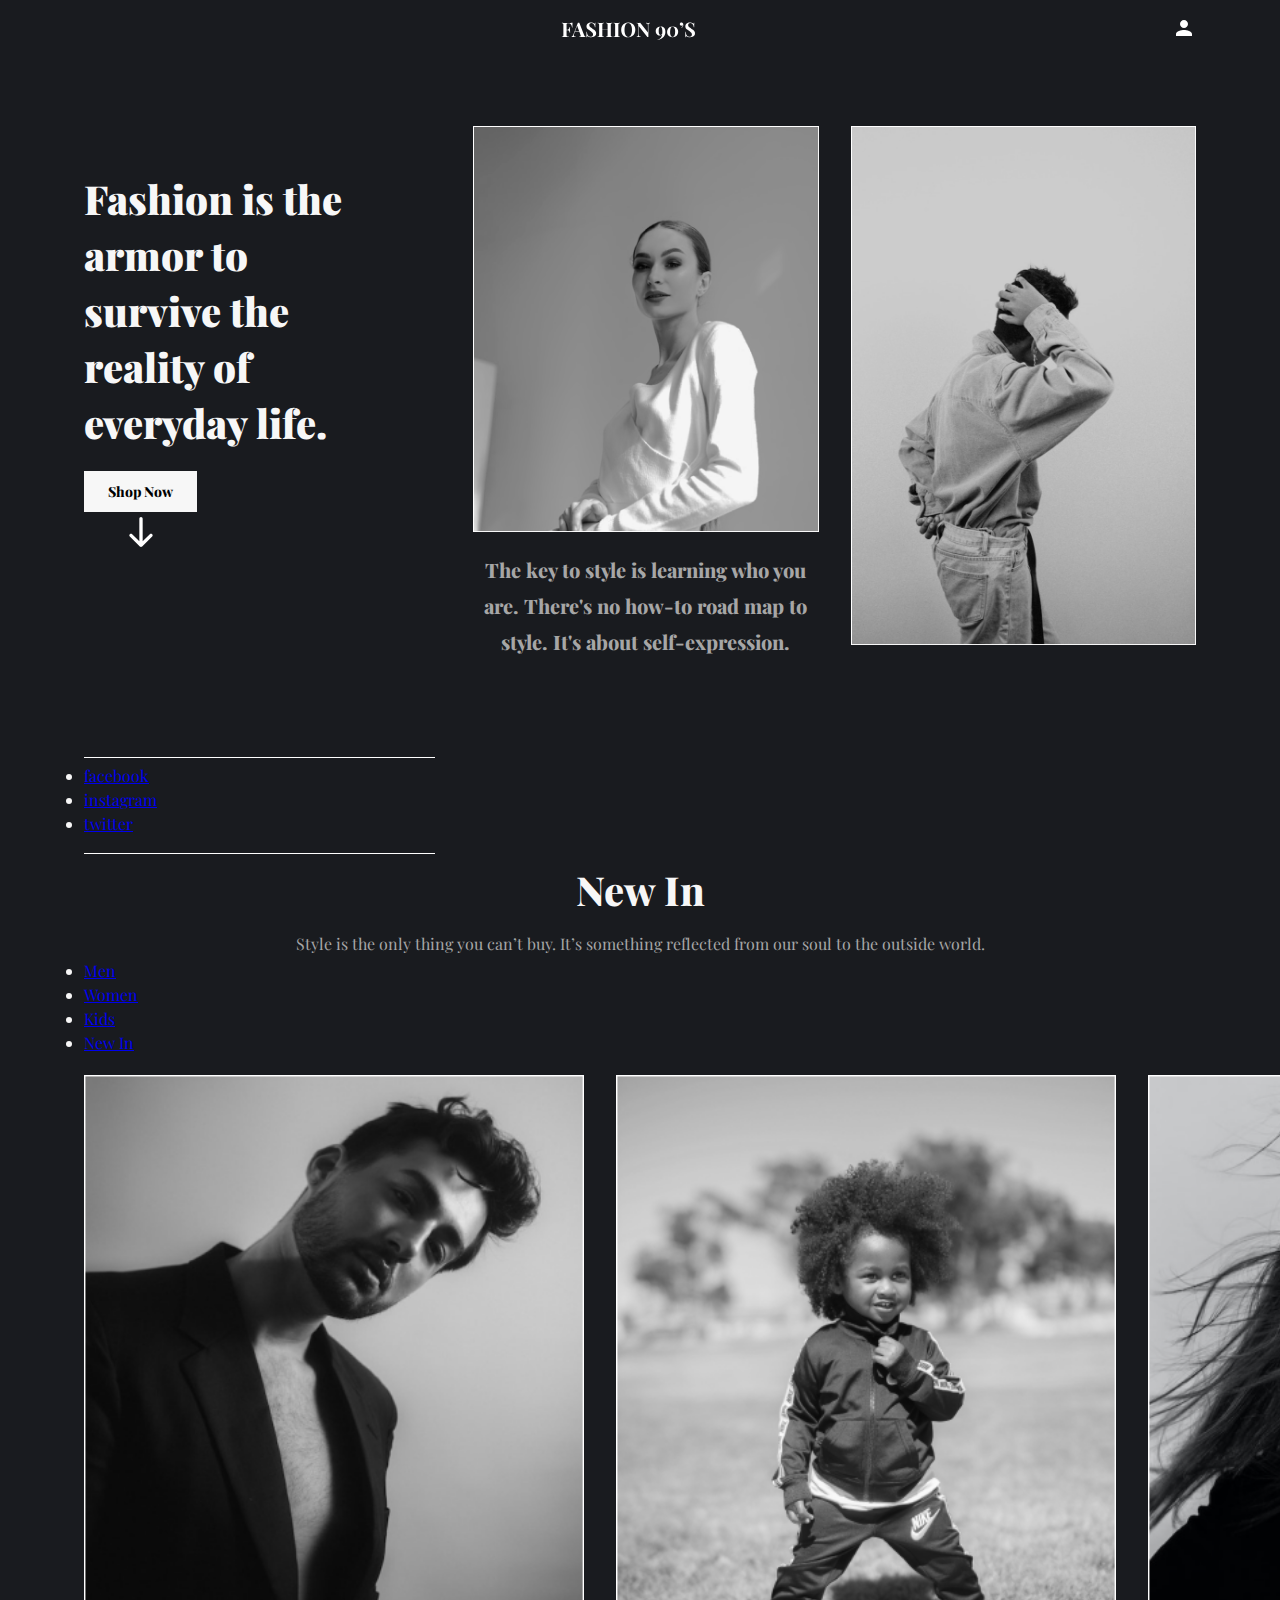
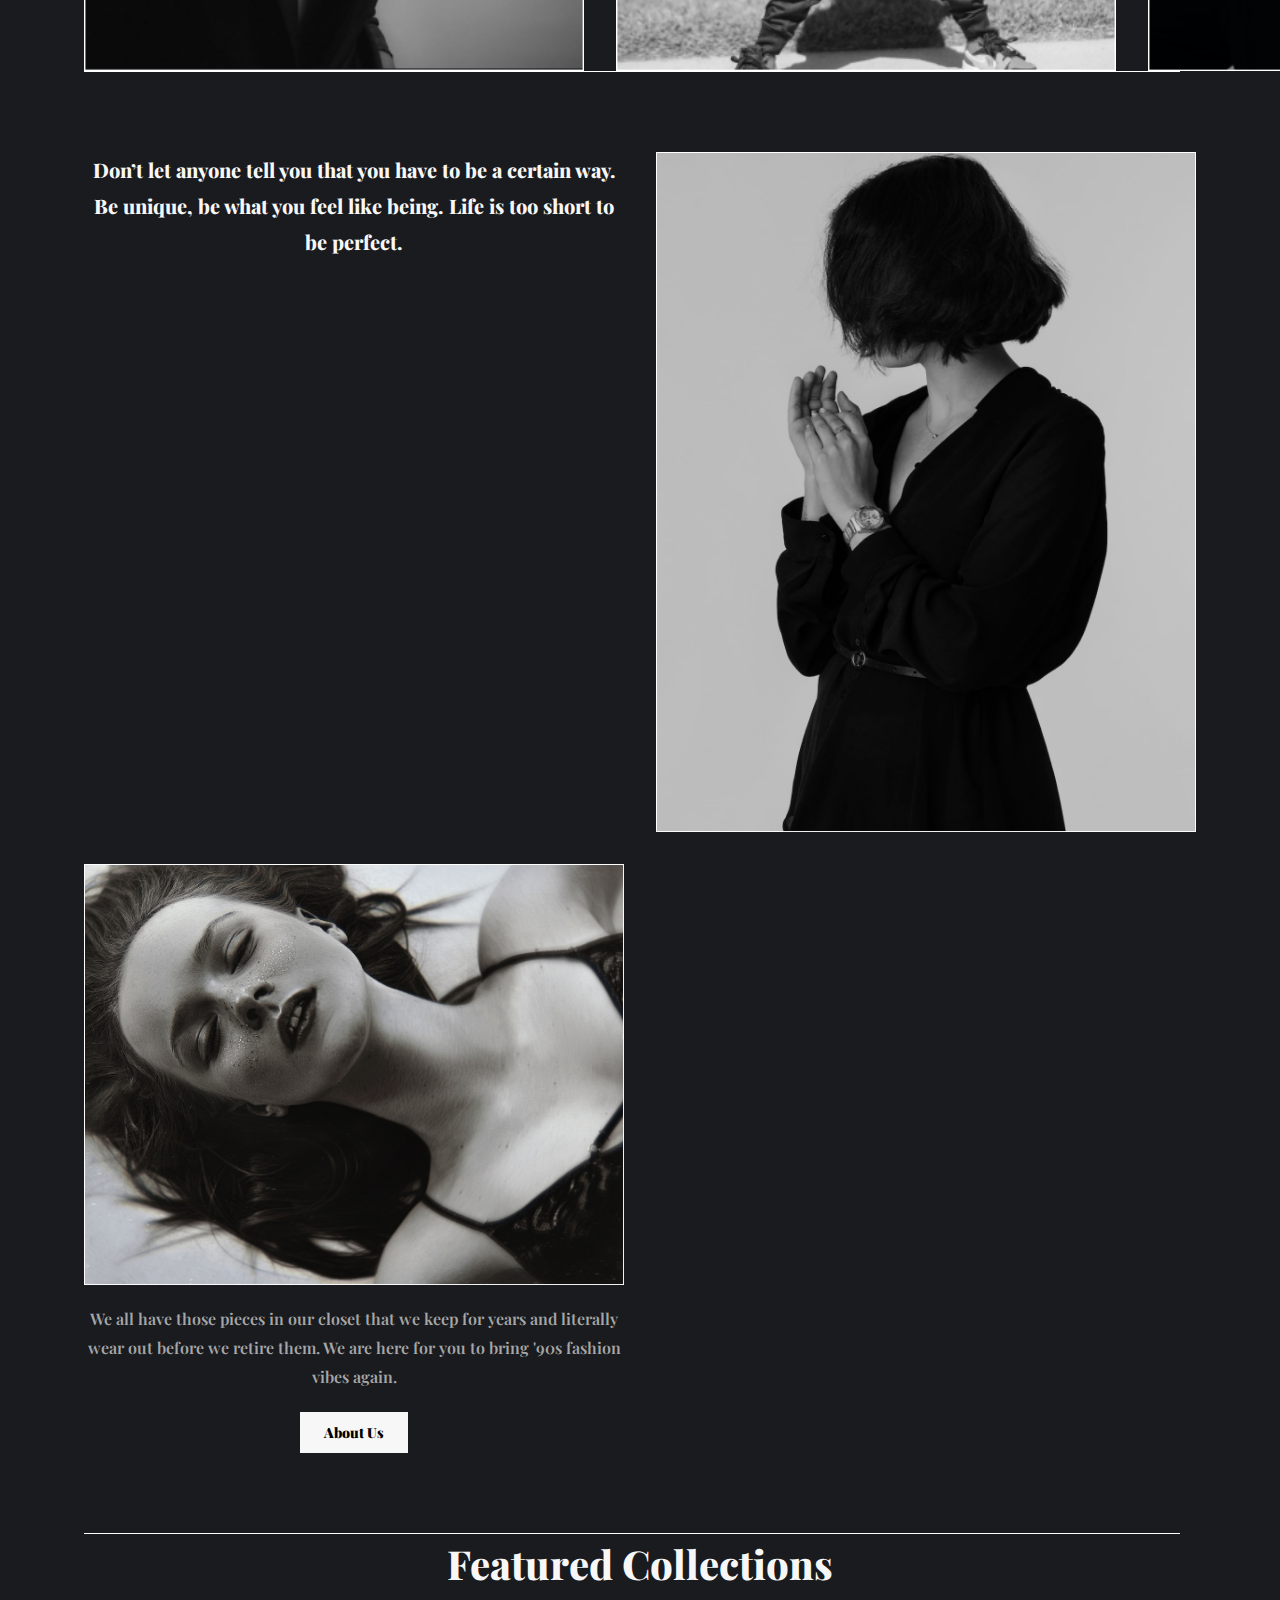
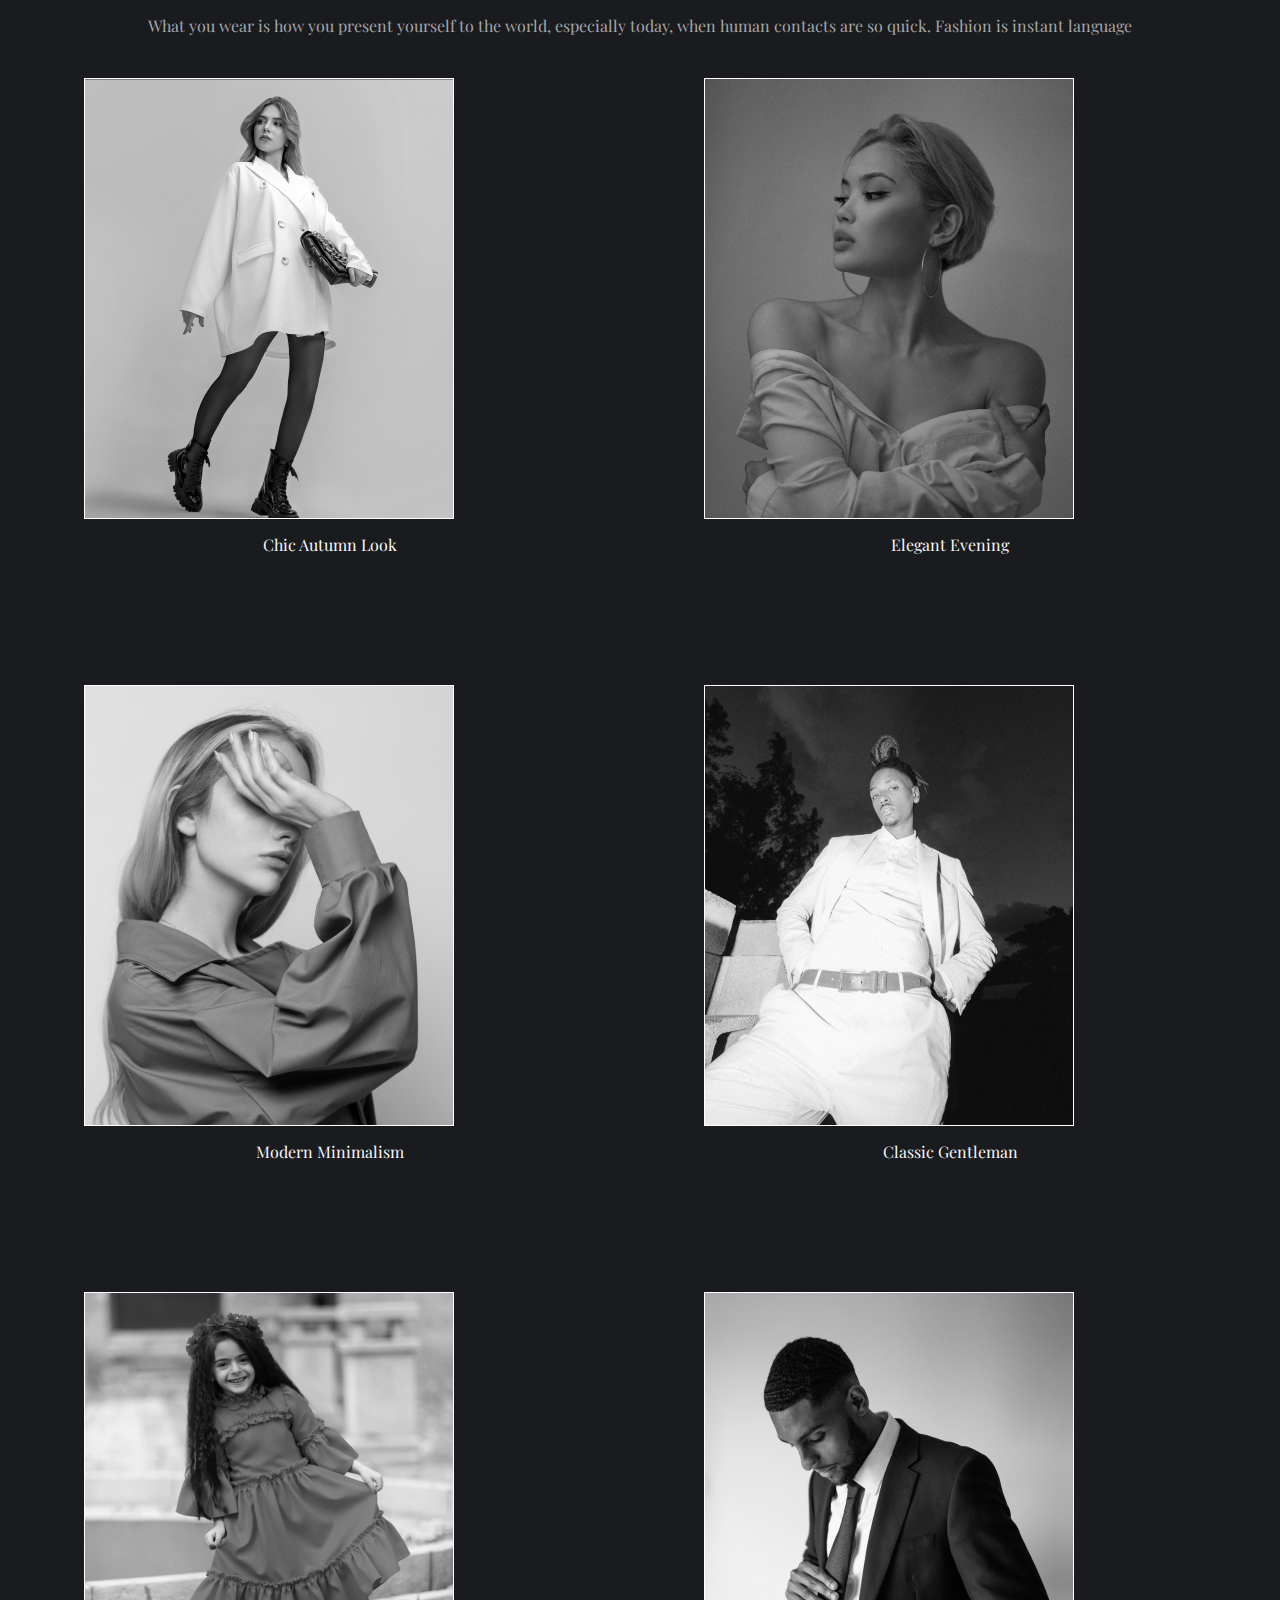
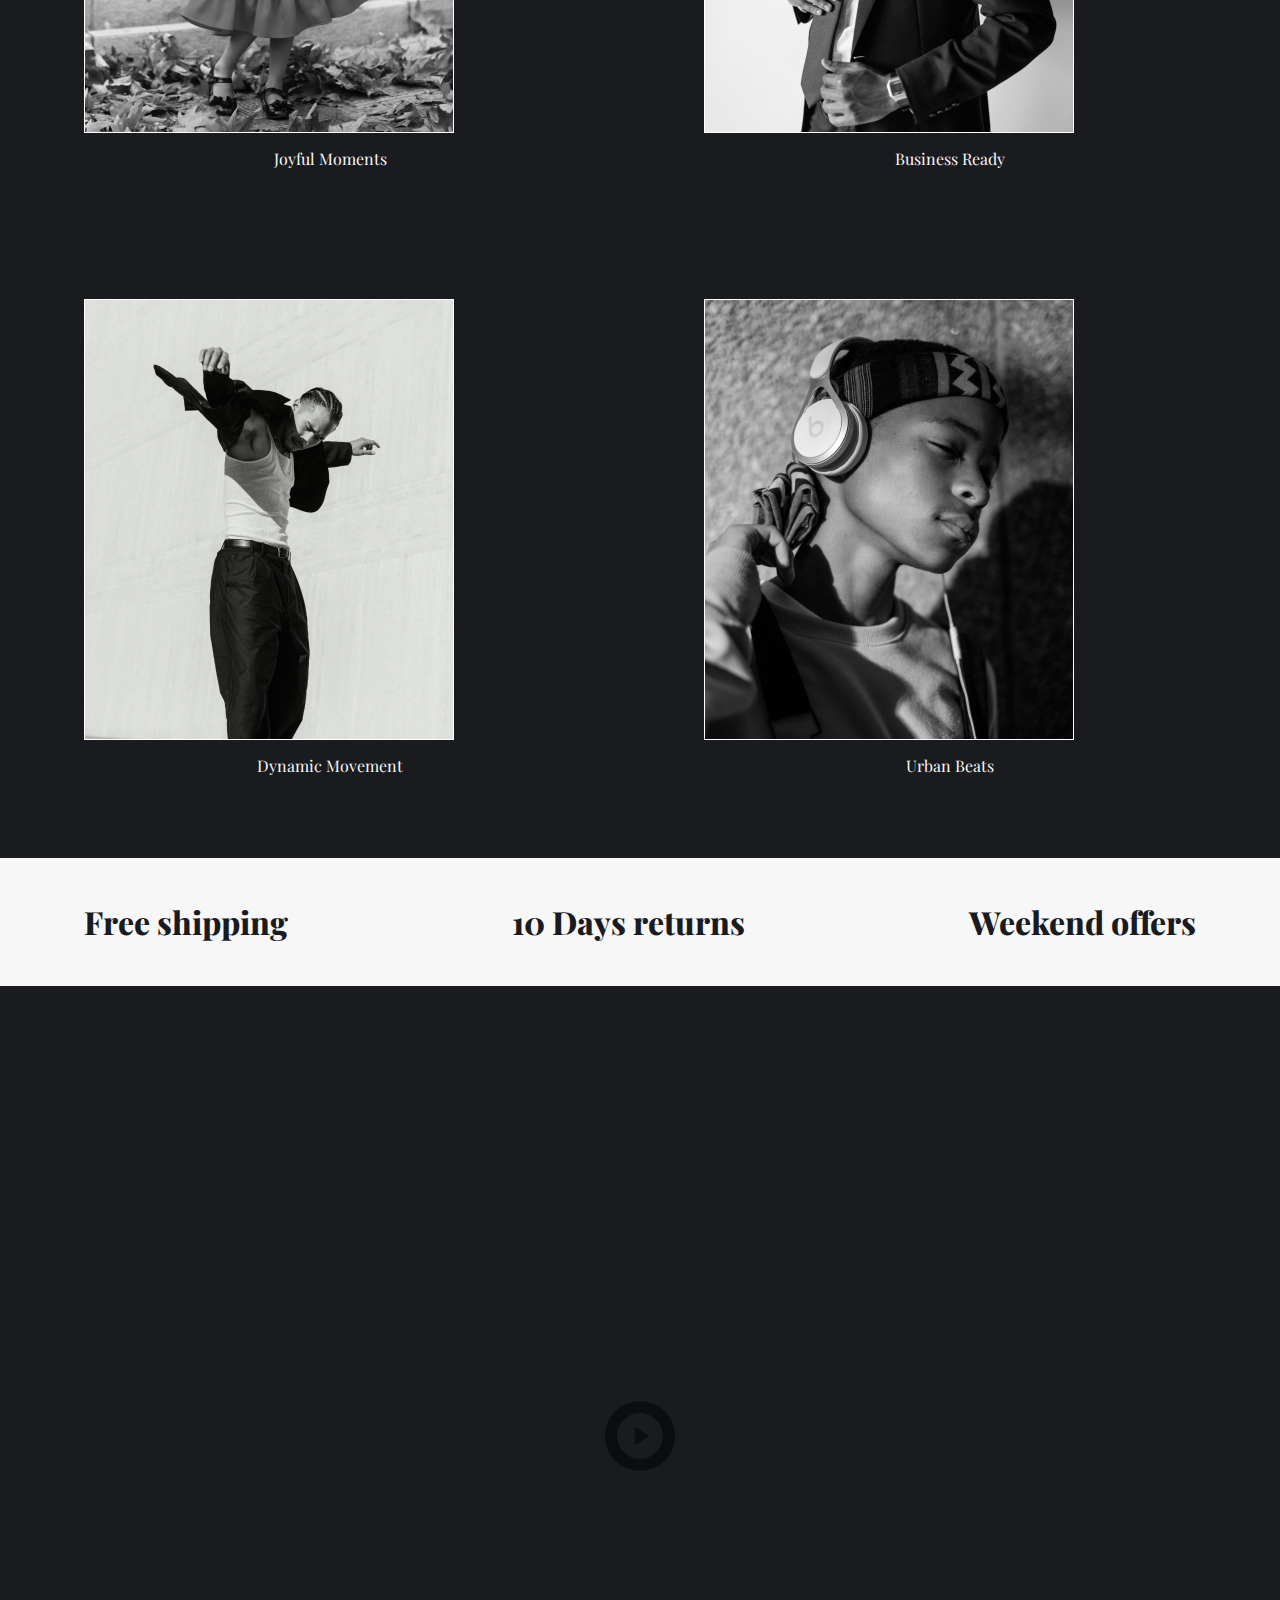
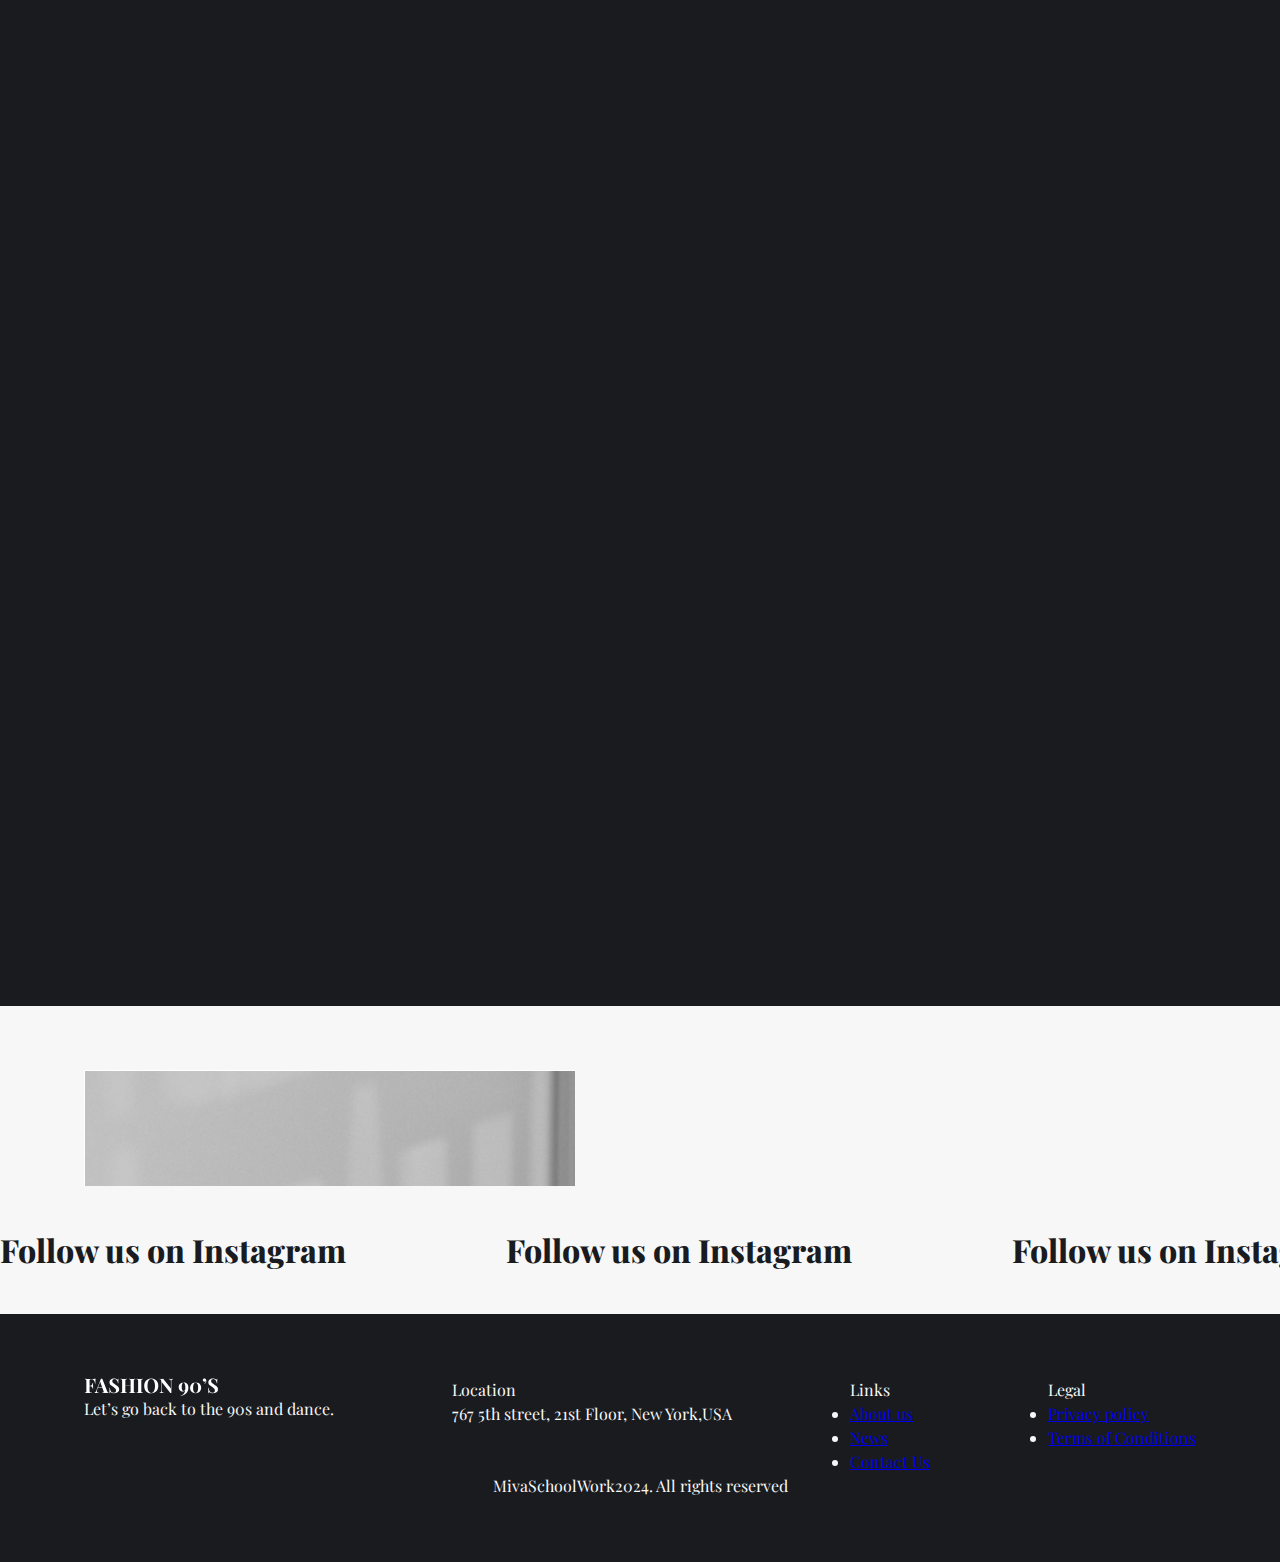
==== Miva_School_Work/index.html @ 411a0c2f "Add files via upload" ====
<!DOCTYPE html>
<html lang="en">
<head>
    <meta charset="UTF-8"/>
    <meta content="width=device-width, initial-scale=1.0" name="viewport"/>
    <link href="https://fonts.googleapis.com" rel="preconnect"/>
    <link crossorigin href="https://fonts.gstatic.com" rel="preconnect"/>
    <link href="https://fonts.googleapis.com/css2?family=Playfair+Display:ital,wght@0,400..900;1,400..900&display=swap"
          rel="stylesheet"/>
    <link href="style.css" rel="stylesheet"/>
    <title>FASHION 90'S</title>
</head>
<body>

<!--The header section starts here-->
<header class="header">
    <div class="container">
        <div class="header-section">
            <nav class="primary-nav">
                <a class="menu-open hide-desktop" href="#">
                    <svg height="1.5em" viewBox="0 0 24 24" width="1.5em"
                         xmlns="http://www.w3.org/2000/svg">
                        <path d="M3 18h18v-2H3zm0-5h18v-2H3zm0-7v2h18V6z" fill="white"/>
                    </svg>
                </a>
                <ul class="nav-links">
                    <li>
                        <a class="menu-close hide-desktop" href="#">
                            <svg height="1.5em" viewBox="0 0 24 24" width="1.5em"
                                 xmlns="http://www.w3.org/2000/svg">
                                <path d="M19 6.41L17.59 5L12 10.59L6.41 5L5 6.41L10.59 12L5 17.59L6.41 19L12 13.41L17.59 19L19 17.59L13.41 12z"
                                      fill="white"/>
                            </svg>
                        </a>
                    </li>
                    <li><a href="#">About</a></li>
                    <li><a href="#">Shop</a></li>
                    <li><a href="#">Blog</a></li>
                </ul>
            </nav>

            <a href="#"><img alt="Logo" src="assets/Logo.svg"/></a>

            <div class="header-icon-section">
                <a href="#">
                    <svg height="1.5em" viewBox="0 0 24 24" width="1.5em"
                         xmlns="http://www.w3.org/2000/svg">
                        <path d="M12 12c2.21 0 4-1.79 4-4s-1.79-4-4-4s-4 1.79-4 4s1.79 4 4 4m0 2c-2.67 0-8 1.34-8 4v2h16v-2c0-2.66-5.33-4-8-4"
                              fill="white"/>
                    </svg>
                </a>

                <a class="cart-icon" href="#">
                    <svg height="1.5em" viewBox="0 0 24 24" width="1.5em"
                         xmlns="http://www.w3.org/2000/svg">
                        <path d="M7 18c-1.1 0-1.99.9-1.99 2S5.9 22 7 22s2-.9 2-2s-.9-2-2-2M1 2v2h2l3.6 7.59l-1.35 2.45c-.16.28-.25.61-.25.96c0 1.1.9 2 2 2h12v-2H7.42c-.14 0-.25-.11-.25-.25l.03-.12l.9-1.63h7.45c.75 0 1.41-.41 1.75-1.03l3.58-6.49A1.003 1.003 0 0 0 20 4H5.21l-.94-2zm16 16c-1.1 0-1.99.9-1.99 2s.89 2 1.99 2s2-.9 2-2s-.9-2-2-2"
                              fill="white"/>
                    </svg>
                </a>
            </div>
        </div>
    </div>
</header>
<!--The header section ends here-->

<!-- The main section starts here-->
<main>
    <section class="hero-section">
        <div class="container">
            <div class="even-columns">
                <div class="left-column">
                    <h1 class="heading-text">
                        Fashion is the armor to survive the reality of everyday life.
                    </h1>

                    <div class="button-image-container">
                        <button class="cta-button">Shop Now</button>
                        <svg class="hide-mobile" fill="none" height="40" viewBox="0 0 40 40" width="40"
                             xmlns="http://www.w3.org/2000/svg">
                            <path d="M21.6667 6.66667C21.6667 5.74619 20.9205 5 20 5C19.0796 5 18.3334 5.74619 18.3334 6.66667V29.3096L11.1786 22.1548C10.5277 21.5039 9.4724 21.5039 8.82153 22.1548C8.17066 22.8057 8.17066 23.861 8.82153 24.5118L18.8215 34.5118C19.4724 35.1627 20.5277 35.1627 21.1786 34.5118L31.1786 24.5118C31.8294 23.861 31.8294 22.8057 31.1786 22.1548C30.5277 21.5039 29.4724 21.5039 28.8215 22.1548L21.6667 29.3096V6.66667Z"
                                  fill="white"/>
                        </svg>
                    </div>
                </div>

                <div class="right-column">
                    <div class="hero-container-1">
                        <img alt="image" src="assets/image-1.png"/>
                        <p class="fs-400 fw-semi-bold">
                            The key to style is learning who you are. There's no how-to
                            road map to style. It's about self-expression.
                        </p>
                    </div>

                    <div class="hide-mobile">
                        <img alt="image" src="assets/image-2.png"/>
                    </div>
                </div>
            </div>
        </div>
    </section>

    <section class="new-in-section">
        <div class="container">
            <div class="social-container hide-mobile">
                <svg fill="none" height="1" viewBox="0 0 351 1" width="351" xmlns="http://www.w3.org/2000/svg">
                    <rect fill="white" height="1" width="351"/>
                </svg>
                <ul class="social-links">
                    <li><a href="#">facebook</a></li>
                    <li><a href="#">instagram</a></li>
                    <li><a href="#">twitter</a></li>
                </ul>
                <svg fill="none" height="1" viewBox="0 0 351 1" width="351" xmlns="http://www.w3.org/2000/svg">
                    <rect fill="white" height="1" width="351"/>
                </svg>
            </div>

            <div class="new-in-container">
                <div>
                    <div class="new-in-heading">
                        <h2 class="fs-500 fw-semi-bold">New In</h2>
                        <p class="fs-200">
                            Style is the only thing you can’t buy. It’s something
                            reflected from our soul to the outside world.
                        </p>
                    </div>

                    <nav class="secondary-nav hide-mobile">
                        <ul>
                            <li><a href="#">Men</a></li>
                            <li><a href="#">Women</a></li>
                            <li><a href="#">Kids</a></li>
                            <li><a href="#">New In</a></li>
                        </ul>
                    </nav>
                </div>

                <div class="new-in-images">
                    <a class="image-container" href="#">
                        <img alt="images" src="assets/image-3.png"/>
                        <span class="hover-text">MEN</span>
                    </a>

                    <a class="image-container" href="#">
                        <img alt="images" src="assets/image-6.png"/>
                        <span class="hover-text">KIDS</span>
                    </a>

                    <a class="image-container" href="#">
                        <img alt="images" src="assets/image-5.png"/>
                        <span class="hover-text">WOMEN</span>
                    </a>
                </div>
            </div>

            <div>
                <img alt="line" src="assets/long-line.svg"/>
            </div>
        </div>
    </section>

    <section class="about-us-section">
        <div class="container">
            <div class="about-us-container">
                <div>
                    <p class="fs-400 | fw-semi-bold | mb-200 | lh-100">
                        Don’t let anyone tell you that you have to be a certain way. Be
                        unique, be what you feel like being. Life is too short to be
                        perfect.
                    </p>
                </div>

                <div>
                    <a href="#">
                        <img alt="image" src="assets/image-7.png"/>
                    </a>
                </div>

                <div>
                    <a href="#">
                        <img alt="image" class="mb-200" src="assets/image-8.png"/>
                    </a>

                    <p class="text-primary-200 | fs-200 fw-regular | lh-100 | mb-200 ">
                        We all have those pieces in our closet that we keep for years
                        and literally wear out before we retire them. We are here for
                        you to bring '90s fashion vibes again.
                    </p>
                    <button class="button">About Us</button>
                </div>
            </div>
        </div>
    </section>

    <section class="featured-section">
        <div class="container">
            <div>
                <img alt="line" class="hide-mobile" src="assets/long-line.svg"/>
            </div>

            <div class="featured-container">
                <div>
                    <h2 class="fs-500 fw-semi-bold mb-200">
                        Featured Collections
                    </h2>

                    <p class="text-primary-200">
                        What you wear is how you present yourself to the world, especially today, when human contacts
                        are so quick. Fashion is instant language
                    </p>
                </div>

                <div class="featured-image | pt-100">

                    <div class="featured-image-item">
                        <a href="#">
                            <img alt="Featured image" src="assets/women-1.png">
                            <h4>Chic Autumn Look</h4>
                        </a>
                    </div>

                    <div class="featured-image-item">
                        <a href="#">
                            <img alt="Featured image" src="assets/women-3.png">
                            <h4>Elegant Evening</h4>
                        </a>
                    </div>


                    <div class="featured-image-item">
                        <a href="#">
                            <img alt="Featured image" src="assets/women-2.png">
                            <h4>Modern Minimalism</h4>
                        </a>
                    </div>

                    <div class="featured-image-item">
                        <a href="#">
                            <img alt="Featured image" src="assets/man-2.png">
                            <h4>Classic Gentleman</h4>
                        </a>
                    </div>


                    <div class="featured-image-item">
                        <a href="#">
                            <img alt="Featured image" src="assets/kids-2.png">
                            <h4>Joyful Moments</h4>
                        </a>
                    </div>


                    <div class="featured-image-item">
                        <a href="#">
                            <img alt="Featured image" src="assets/men-1.png">
                            <h4>Business Ready</h4>
                        </a>
                    </div>

                    <div class="featured-image-item">
                        <a href="#">
                            <img alt="Featured image" src="assets/men-3.png">
                            <h4>Dynamic Movement</h4>
                        </a>
                    </div>


                    <div class="featured-image-item">
                        <a href="#">
                            <img alt="Featured image" src="assets/kids-3.png">
                            <h4>Urban Beats</h4>
                        </a>
                    </div>


                </div>
            </div>

        </div>
    </section>

    <section class="free-shipping-section">
        <div class="container">
            <div class="free-shipping-container fs-300  fw-semi-bold text-primary-300">
                <h3>
                    Free shipping
                </h3>

                <h3>
                    10 Days returns
                </h3>

                <h3>
                    Weekend offers
                </h3>
            </div>
        </div>
    </section>

    <div class="scroll-container">
        <section class="video-section">
            <div class="video-container">
                <video autoplay class="video" loop muted>
                    <source src="assets/fashion-video.mp4" type="video/mp4">
                </video>

                <button class="play-button" id="playButton">
                    <svg fill="none" height="160" viewBox="0 0 160 160" width="160" xmlns="http://www.w3.org/2000/svg">
                        <path clip-rule="evenodd"
                              d="M80 6.66553C39.4991 6.66553 6.66663 39.498 6.66663 79.9989C6.66663 120.5 39.4991 153.332 80 153.332C120.501 153.332 153.333 120.5 153.333 79.9989C153.333 39.498 120.501 6.66553 80 6.66553ZM63.9982 54.1061C63.3333 54.9943 63.3333 56.5852 63.3333 59.7671V100.229C63.3333 103.411 63.3333 105.002 63.9982 105.89C64.5777 106.664 65.4647 107.149 66.4291 107.218C67.5358 107.297 68.8741 106.436 71.5506 104.716L103.021 84.4845C105.344 82.9914 106.505 82.2449 106.906 81.2956C107.257 80.4662 107.257 79.5303 106.906 78.7008C106.505 77.7516 105.344 77.005 103.021 75.5119L71.5507 55.2808C68.8741 53.5602 67.5358 52.6999 66.4291 52.7789C65.4647 52.8478 64.5777 53.3321 63.9982 54.1061Z"
                              fill="#191B1F"
                              fill-rule="evenodd"/>
                    </svg>
                </button>
            </div>
        </section>

        <section class="contact-section">
            <div class="container">
                <div class="contact-container">

                    <div>
                        <img alt="" src="assets/image-11.png">
                    </div>

                    <div class="contact-details">
                        <h4>
                            Know about our newest arrivals.
                        </h4>

                        <h2>
                            Get in Touch
                        </h2>

                        <p>
                            Fashion is part of the daily air, and it changes all the time, with all the events. You can
                            even
                            see the approaching of a revolution in clothes. You can see and feel everything in clothes.
                        </p>

                        <form>
                            <label>
                                <input id="contactForm" placeholder="Enter your email address" type="email">
                            </label>

                            <button type="submit">
                                <svg fill="none" height="14" viewBox="0 0 18 14" width="18"
                                     xmlns="http://www.w3.org/2000/svg">
                                    <path d="M12.4137 1.25455C12.0524 0.893227 11.4666 0.893227 11.1053 1.25455C10.7439 1.61587 10.7439 2.20169 11.1053 2.56301L14.7597 6.2174L1.29182 6.2174C0.780833 6.2174 0.366598 6.63163 0.366598 7.14262C0.366597 7.6536 0.780833 8.06784 1.29182 8.06784H14.7597L11.1053 11.7222C10.7439 12.0835 10.7439 12.6694 11.1053 13.0307C11.4666 13.392 12.0524 13.392 12.4137 13.0307L17.6476 7.79685C18.0089 7.43553 18.0089 6.84971 17.6476 6.48839L12.4137 1.25455Z"
                                          fill="#191B1F"/>
                                </svg>
                            </button>
                        </form>
                    </div>
                </div>
            </div>
        </section>
    </div>

    <section class="social-section">
        <div class="carousel">
            <div class="carousel-content">
                <div class="carousel-item"><a href="#">Follow us on Instagram</a></div>
                <div class="carousel-item"><a href="#">Follow us on Instagram</a></div>
                <div class="carousel-item"><a href="#">Follow us on Instagram</a></div>
                <div class="carousel-item"><a href="#">Follow us on Instagram</a></div>
            </div>
        </div>
    </section>
</main>
<!-- The main section ends here-->

<footer class="footer-section">
    <div class="container">

        <div class="footer-container">
            <div>
                <a href="#"><img alt="Logo" src="assets/Logo.svg"/></a>
                <p>
                    Let’s go back to the 90s and dance.
                </p>
            </div>

            <div>
                <h3>
                    Location
                </h3>

                <p>
                    767 5th street,
                    21st Floor, New York,USA
                </p>
            </div>

            <div>
                <h3>Links</h3>
                <ul>
                    <li><a href="#">About us</a></li>
                    <li><a href="#">News</a></li>
                    <li><a href="#">Contact Us</a></li>
                </ul>
            </div>

            <div>
                <h3>Legal</h3>
                <ul>
                    <li><a href="#">Privacy policy</a></li>
                    <li><a href="#">Terms of Conditions</a></li>
                </ul>
            </div>
        </div>

        <div class="reserved">
            <p>
                MivaSchoolWork2024. All rights reserved
            </p>
        </div>

    </div>
</footer>

<script src="app.js"></script>

</body>
</html>
---- Miva_School_Work/style.css ----
:root {
    /*Colors reset*/
    --clr-accent-100: hsl(0, 0%, 97%);
    --clr-accent-200: hsl(0, 0%, 65%, 100%);
    --clr-primary-100: hsl(220, 11%, 11%, 100%);

    /* Font Family reset*/
    --ff-primary: "Playfair Display", serif;
    --ff-body: var(--ff-primary);
    --ff-heading: var(--ff-primary);

    /* Font weight reset*/
    --fw-regular: 600;
    --fw-semi-bold: 800;
    --fw-bold: 900;

    /* Font size reset*/
    --fs-100: 0.875rem;
    --fs-200: 1rem;
    --fs-300: 1.125rem;
    --fs-400: 1.25rem;
    --fs-500: 2.5rem;
    --fs-600: 3.5rem;
    --fs-700: 4rem;

    /* Size reset*/
    --s-50: 0.625rem;
    --s-100: 0.875rem;
    --s-200: 1rem;
    --s-300: 1.125rem;
    --s-400: 1.25rem;
    --s-500: 2.5rem;
    --s-600: 3.5rem;
    --s-700: 4rem;

    /* Mobile font size reset*/
    --fs-body: var(--fs-100);
    --fs-primary-heading: var(--fs-500);
    --fs-secondary-heading: var(--fs-400);
    --fs-nav: var(--fs-200);
    --fs-button: var(--fs-200);
}

/* Desktop font size reset*/
@media (min-width: 50em) {
    :root {
        --fs-body: var(--fs-200);
        --fs-primary-heading: var(--fs-700);
        --fs-secondary-heading: var(--fs-600);
        --fs-nav: var(--fs-100);
        --fs-button: var(--fs-200);
    }
}

/* Box sizing rules */
*,
*::before,
*::after {
    box-sizing: border-box;
}

/* Remove default margin, padding, and set font to inherit */
* {
    margin: 0;
    padding: 0;
    font: inherit;
}

/* Remove list styles on ul, ol elements with a list role, which suggests default styling will be removed */
ul[role="list"],
ol[role="list"] {
    list-style: none;
}

/* Set core root defaults */
html:focus-within {
    scroll-behavior: smooth;
}

/* Set the html and body to 100% height */
html,
body {
    height: 100%;
}

/* Set core body defaults */
body {
    text-rendering: optimizeSpeed;
    line-height: 1.5;
}

/* A elements that don't have a class get default styles */
a:not([class]) {
    text-decoration-skip-ink: auto;
}

/* Make images easier to work with */
img,
picture svg {
    max-width: 100%;
    display: block;
}

/* Remove all animations, transitions and smooth scroll for people that prefer not to see them */
@media (prefers-reduced-motion: reduce) {
    html:focus-within {
        scroll-behavior: auto;
    }

    *,
    *::before,
    *::after {
        animation-duration: 0.01ms !important;
        animation-iteration-count: 1 !important;
        transition-duration: 0.01ms !important;
        scroll-behavior: auto !important;
    }
}

/* Utility classes */
.container {
    --max-width: 1112px;
    --padding: 1rem;

    width: min(var(--max-width), 100% - (var(--padding) * 2));
    margin-inline: auto;
}

header {
    padding-top: var(--s-200);
}

.hide-mobile {
    display: none;
}

.header-section {
    display: flex;
    justify-content: space-between;
    align-items: center;
}

.nav-links {
    background: var(--clr-primary-100);
    list-style: none;
    position: fixed;
    z-index: 999;
    top: 0;
    left: 0;
    height: 100vh;
    margin: 0;
    width: 100%;
    padding-left: var(--s-200);
    transform: translateX(-100%);
    transition: transform 0.5s ease-in-out;

    li {
        margin: 2em 0;

        &:nth-of-type(1) {
            margin-bottom: 1em;
        }

        a {
            color: var(--clr-accent-100);
            text-decoration: none;
            font-weight: var(--fw-bold);
        }
    }
}

.open {
    transform: translateX(0);
}

.cart-icon {
    display: none;
}

.header-icon-section {
    display: flex;
    align-items: center;
    gap: var(--s-200);
}

.hero-section {
    padding-block: 5rem;
}

.left-column {
    display: flex;
    flex-direction: column;
    align-items: flex-start; /* Ensure children align to the left */
}

.heading-text {
    width: 95%;
    font-weight: var(--fw-semi-bold);
    font-size: 3rem;
    line-height: 1.3;
    margin-bottom: var(--s-400);
}

.button-image-container {
    display: flex;
    flex-direction: column;
    align-items: center;
    padding-bottom: var(--s-700);
}

.cta-button {
    padding: 0.625rem 1.5rem;
    font-size: var(--fs-100);
    font-weight: var(--fw-semi-bold);
    border: none;
    cursor: pointer;
    background-color: var(--clr-accent-100);
}

.button-image-container svg {
    align-self: center;
}

.hero-container-1 {
    display: flex;
    flex-direction: column;
    align-items: center;
    text-align: center;
    line-height: 1.8;
    justify-content: center;

    img {
        max-width: 100%;
        height: auto;
        width: 500px;
        margin-bottom: var(--s-400);
    }

    p {
        color: var(--clr-accent-200);
    }
}

.new-in-heading {
    display: flex;
    flex-direction: column;
    align-items: center;
    justify-content: center;
    text-align: center;
}

.new-in-heading p {
    color: var(--clr-accent-200);
    width: 80%;
    line-height: 1.8;
    margin-top: var(--s-50);
}

.new-in-images {
    display: flex;
    flex-direction: column;
    align-items: center;
    margin-top: var(--s-400);
    gap: 1rem;

    img {
        display: block;
        max-width: 100%;
        height: auto;
        width: 100%;
    }
}

.image-container {
    position: relative;
    width: 500px; /* Adjust the width as needed */
    max-width: 100%;
}

.hover-text {
    position: absolute;
    top: 50%;
    left: 50%;
    transform: translate(-50%, -50%);
    color: var(--clr-accent-100);
    background-color: rgba(0, 0, 0, 0.5);
    padding: 0.5rem 1.2rem;
    border-radius: 0.5rem;
}

.about-us-section {
    padding-block: 5rem;
}

.about-us-container {
    display: grid;
    grid-auto-columns: auto;
    margin-inline: auto;
    gap: 1rem;
    text-align: center;
}

.button {
    padding: 0.625rem 1.5rem;
    font-size: var(--fs-100);
    font-weight: var(--fw-bold);
    border: none;
    cursor: pointer;
    background-color: var(--clr-accent-100);
}

.featured-section {
    padding-bottom: 5rem;
}

.featured-container {
    text-align: center;
}

.featured-image {
    display: grid;
    grid-template-columns: repeat(2, 1fr);
    gap: 1.5rem;
}

.featured-image-item {
    text-align: center;
}

.featured-image-item a {
    text-decoration: none;
    color: var(--clr-accent-100);

    h4 {
        margin-top: 0.875rem;
    }
}

.free-shipping-section {
    position: relative;
    z-index: 3;
    background-color: var(--clr-accent-100);
    padding-block: 2rem;
}

.free-shipping-container {
    display: flex;
    justify-content: space-between;
    align-items: center;
}

.scroll-container {
    position: relative;
    overflow: hidden;
    height: 200vh;
}

.video-section {
    position: sticky;
    top: 0;
    height: 100vh;
    z-index: 1;
    overflow: hidden;
}

.video-container {
    height: 100%;
}

.video {
    width: 100%;
    height: 100%;
    object-fit: cover;
}

.play-button {
    display: flex;
    background-color: rgba(0, 0, 0, 0.5);
    position: absolute;
    border: none;
    border-radius: 100vmax;
    padding: 1rem;
    cursor: pointer;
    transition: background-color 0.3s;
    z-index: 2;

    svg {
        width: 50px;
        height: auto;
    }
}

.play-button:hover {
    background-color: rgba(0, 0, 0, 0.7);
}

.contact-section {
    position: relative;
    z-index: 2;
    background-color: var(--clr-accent-100);
    padding-top: 5rem;
    margin-top: 80vh;
    min-height: 100vh;
}


/* Media Queries for Desktop */
@media (min-width: 50em) {

    .hide-desktop {
        display: none;
    }

    .hide-mobile {
        display: block;
    }

    .heading-text {
        font-size: var(--fs-500);
        width: 70%;
        line-height: 1.4;
        font-weight: var(--fw-bold);
    }

    .even-columns {
        display: grid;
        grid-auto-flow: column;
        grid-auto-columns: 35% 1fr;
        align-items: center;
    }

    .right-column {
        display: grid;
        grid-auto-flow: column;
        grid-template-columns: repeat(2, 1fr);
        gap: 2rem;
    }

    .header-section {
        display: flex;
        justify-content: space-between;
        align-items: center;
    }

    .new-in-images {
        display: grid;
        grid-template-columns: repeat(3, 1fr);
        gap: 2rem;
    }

    .about-us-container {
        display: grid;
        grid-template-columns: repeat(2, 1fr);
        gap: 2rem;
    }

    .featured-image {
        display: grid;
        grid-template-columns: repeat(2, 1fr);
        align-items: center;
        gap: 8rem;
    }

    .free-shipping-container {
        display: flex;
        justify-content: space-between;
        font-size: 2rem;
    }

    .free-shipping-container h3 {
        font-size: 2rem;
    }

    .video-container {
        position: relative;
        display: flex;
        justify-content: center;
        align-items: center;
    }

    .video {
        max-width: 100%;
    }

    .play-button {
        position: absolute;
        background-color: rgba(0, 0, 0, 0.5);
        border: none;
        border-radius: 50%;
        padding: 10px;
        cursor: pointer;
        transition: background-color 0.3s;
    }

    .play-button:hover {
        background-color: rgba(0, 0, 0, 0.7);
    }

    .contact-section,
    .free-shipping-section {
        padding-block: var(--s-700);
    }

    .contact-container {
        display: grid;
        grid-template-columns: repeat(2, 1fr);
        align-items: center;
        gap: 8rem;
    }

    .contact-details form {
        display: flex;
        align-items: center;
        margin-top: var(--s-500);
        gap: 8rem;
    }

    .contact-details input[type="email"] {
        padding-bottom: var(--s-50);
        border: none;
        width: 180%;
        border-bottom: 1px solid var(--clr-accent-100);
        background: none;
        color: white;
        font-size: var(--fs-100);
    }

    #contactForm::placeholder {
        color: var(--clr-accent-100);
        font-size: var(--fs-100);
    }

    input:focus {
        outline: none;
    }

    .contact-details button {
        padding: 10px;
        margin-bottom: var(--s-600);
        border: none;
        border-radius: 5px;
        background-color: var(--clr-accent-100);
        color: #fff;
        cursor: pointer;
        display: flex;
        align-items: center;
        justify-content: center;
    }

    .social-section,
    .free-shipping-section {
        background-color: var(--clr-accent-100);
        padding-block: var(--s-500);
    }

    .carousel {
        overflow: hidden;
        white-space: nowrap;
        position: relative;
        width: 100%;
    }

    .carousel-content {
        display: flex;
        animation: slide 10s linear infinite;
    }

    .carousel-item {
        flex: 0 0 auto; /* Prevent flex items from shrinking or growing */
        padding-right: 10rem; /* Space between items */
    }

    .carousel a {
        text-decoration: none;
        font-size: 2rem;
        color: var(--clr-primary-100);
        font-weight: var(--fw-semi-bold);
    }

    @keyframes slide {
        0% {
            transform: translateX(0%);
        }
        100% {
            transform: translateX(-50%);
        }
    }

    .footer-section {
        padding-block: var(--s-700);
    }

    .footer-container {
        display: flex;
        justify-content: space-between;
    }

    .reserved {
        display: flex;
        align-items: center;
        justify-content: center;
    }


    .hover-text {
        position: absolute;
        top: 50%;
        left: 50%;
        transform: translate(-50%, -50%);
        color: var(--clr-accent-100);
        background-color: rgba(0, 0, 0, 0.5);
        padding: 0.5rem 1.2rem;
        border-radius: 0.5rem;
        opacity: 0;
        transition: opacity 0.3s ease;
    }

    .image-container:hover .hover-text {
        opacity: 1;
    }

}


/* Colors */
.text-primary-100 {
    color: var(--clr-accent-100);
}

.text-primary-200 {
    color: var(--clr-accent-200);
}

.text-primary-300 {
    color: var(--clr-primary-100);
}

/* Background-color  */
.bg-primary-100 {
    background-color: var(--clr-primary-100);
}

.bg-primary-200 {
    background-color: var(--clr-accent-100);
}

/* Font weight */
.fw-regular {
    font-weight: var(--fw-regular);
}

.fw-semi-bold {
    font-weight: var(--fw-semi-bold);
}

.fw-bold {
    font-weight: var(--fw-bold);
}

/* Font size */
.fs-primary-heading {
    font-size: var(--fs-500);
}

.fs-secondary-heading {
    font-size: var(--fs-600);
}

.fs-100 {
    font-size: var(--fs-100);
}

.fs-200 {
    font-size: var(--fs-200);
}

.fs-300 {
    font-size: var(--fs-300);
}

.fs-400 {
    font-size: var(--fs-400);
}

.fs-500 {
    font-size: var(--fs-500);
}

.fs-600 {
    font-size: var(--fs-600);
}

.fs-700 {
    font-size: var(--fs-700);
}

.mb-100 {
    margin-bottom: var(--s-200);
}

.mb-200 {
    margin-bottom: var(--s-400);
}

.mt-100 {
    margin-bottom: var(--s-200);
}

.mt-200 {
    margin-bottom: var(--s-400);
}

.pt-100 {
    padding-top: var(--s-500);
}

.lh-100 {
    line-height: 1.8;
}

/* General style */
body {
    background: var(--clr-primary-100);
    font-family: var(--ff-body), serif;
    color: var(--clr-accent-100);
}


/* Menu
<svg xmlns="http://www.w3.org/2000/svg" width="1em" height="1em"
viewBox="0 0 24 24"><path fill="white" d="M3 18h18v-2H3zm0-5h18v-2H3zm0-7v2h18V6z"/>
</svg>
 */

/* Close
<svg xmlns="http://www.w3.org/2000/svg" width="1em" height="1em"
viewBox="0 0 24 24"><path fill="white" d="M19 6.41L17.59 5L12 10.59L6.41 5L5 6.41L10.59 12L5 17.59L6.41 19L12 13.41L17.59 19L19 17.59L13.41 12z"/>
</svg>
*/

/* Profile
<svg xmlns="http://www.w3.org/2000/svg" width="1em" height="1em"
viewBox="0 0 24 24"><path fill="white" d="M12 12c2.21 0 4-1.79 4-4s-1.79-4-4-4s-4 1.79-4 4s1.79 4 4 4m0 2c-2.67 0-8 1.34-8 4v2h16v-2c0-2.66-5.33-4-8-4"/>
</svg>
 */

/* Cart
<svg xmlns="http://www.w3.org/2000/svg" width="1em" height="1em"
viewBox="0 0 24 24"><path fill="white" d="M7 18c-1.1 0-1.99.9-1.99 2S5.9 22 7 22s2-.9 2-2s-.9-2-2-2M1 2v2h2l3.6 7.59l-1.35 2.45c-.16.28-.25.61-.25.96c0 1.1.9 2 2 2h12v-2H7.42c-.14 0-.25-.11-.25-.25l.03-.12l.9-1.63h7.45c.75 0 1.41-.41 1.75-1.03l3.58-6.49A1.003 1.003 0 0 0 20 4H5.21l-.94-2zm16 16c-1.1 0-1.99.9-1.99 2s.89 2 1.99 2s2-.9 2-2s-.9-2-2-2"/>
</svg>
 */

/* Arrow
<svg width="40" height="40" viewBox="0 0 40 40" fill="none" xmlns="http://www.w3.org/2000/svg">
<path d="M21.6667 6.66667C21.6667 5.74619 20.9205 5 20 5C19.0796 5 18.3334 5.74619 18.3334 6.66667V29.3096L11.1786 22.1548C10.5277 21.5039 9.4724 21.5039 8.82153 22.1548C8.17066 22.8057 8.17066 23.861 8.82153 24.5118L18.8215 34.5118C19.4724 35.1627 20.5277 35.1627 21.1786 34.5118L31.1786 24.5118C31.8294 23.861 31.8294 22.8057 31.1786 22.1548C30.5277 21.5039 29.4724 21.5039 28.8215 22.1548L21.6667 29.3096V6.66667Z"
fill="white"/></svg>
*/

/* Arrow black
<svg width="18" height="13" viewBox="0 0 18 13" fill="none" xmlns="http://www.w3.org/2000/svg">
<path d="M12.4137 0.754548C12.0524 0.393227 11.4666 0.393227 11.1053 0.754548C10.7439 1.11587 10.7439 1.70169 11.1053 2.06301L14.7597 5.7174L1.29182 5.7174C0.780833 5.7174 0.366598 6.13163 0.366598 6.64262C0.366597 7.1536 0.780833 7.56784 1.29182 7.56784H14.7597L11.1053 11.2222C10.7439 11.5835 10.7439 12.1694 11.1053 12.5307C11.4666 12.892 12.0524 12.892 12.4137 12.5307L17.6476 7.29685C18.0089 6.93553 18.0089 6.34971 17.6476 5.98839L12.4137 0.754548Z"
fill="#191B1F"/></svg>
 */

/* Play Button
<svg width="148" height="148" viewBox="0 0 148 148" fill="none" xmlns="http://www.w3.org/2000/svg">
<path fill-rule="evenodd" clip-rule="evenodd" d="M74 0.665527C33.4991 0.665527 0.666626 33.498 0.666626 73.9989C0.666626 114.5 33.4991 147.332 74 147.332C114.501 147.332 147.333 114.5 147.333 73.9989C147.333 33.498 114.501 0.665527 74 0.665527ZM57.9982 48.1061C57.3333 48.9943 57.3333 50.5852 57.3333 53.7671V94.2293C57.3333 97.4112 57.3333 99.0022 57.9982 99.8904C58.5777 100.664 59.4647 101.149 60.4291 101.218C61.5358 101.297 62.8741 100.436 65.5506 98.7157L97.0213 78.4845C99.3439 76.9914 100.505 76.2449 100.906 75.2956C101.257 74.4662 101.257 73.5303 100.906 72.7008C100.505 71.7516 99.3439 71.005 97.0213 69.5119L65.5507 49.2808C62.8741 47.5602 61.5358 46.6999 60.4291 46.7789C59.4647 46.8478 58.5777 47.3321 57.9982 48.1061Z" fil
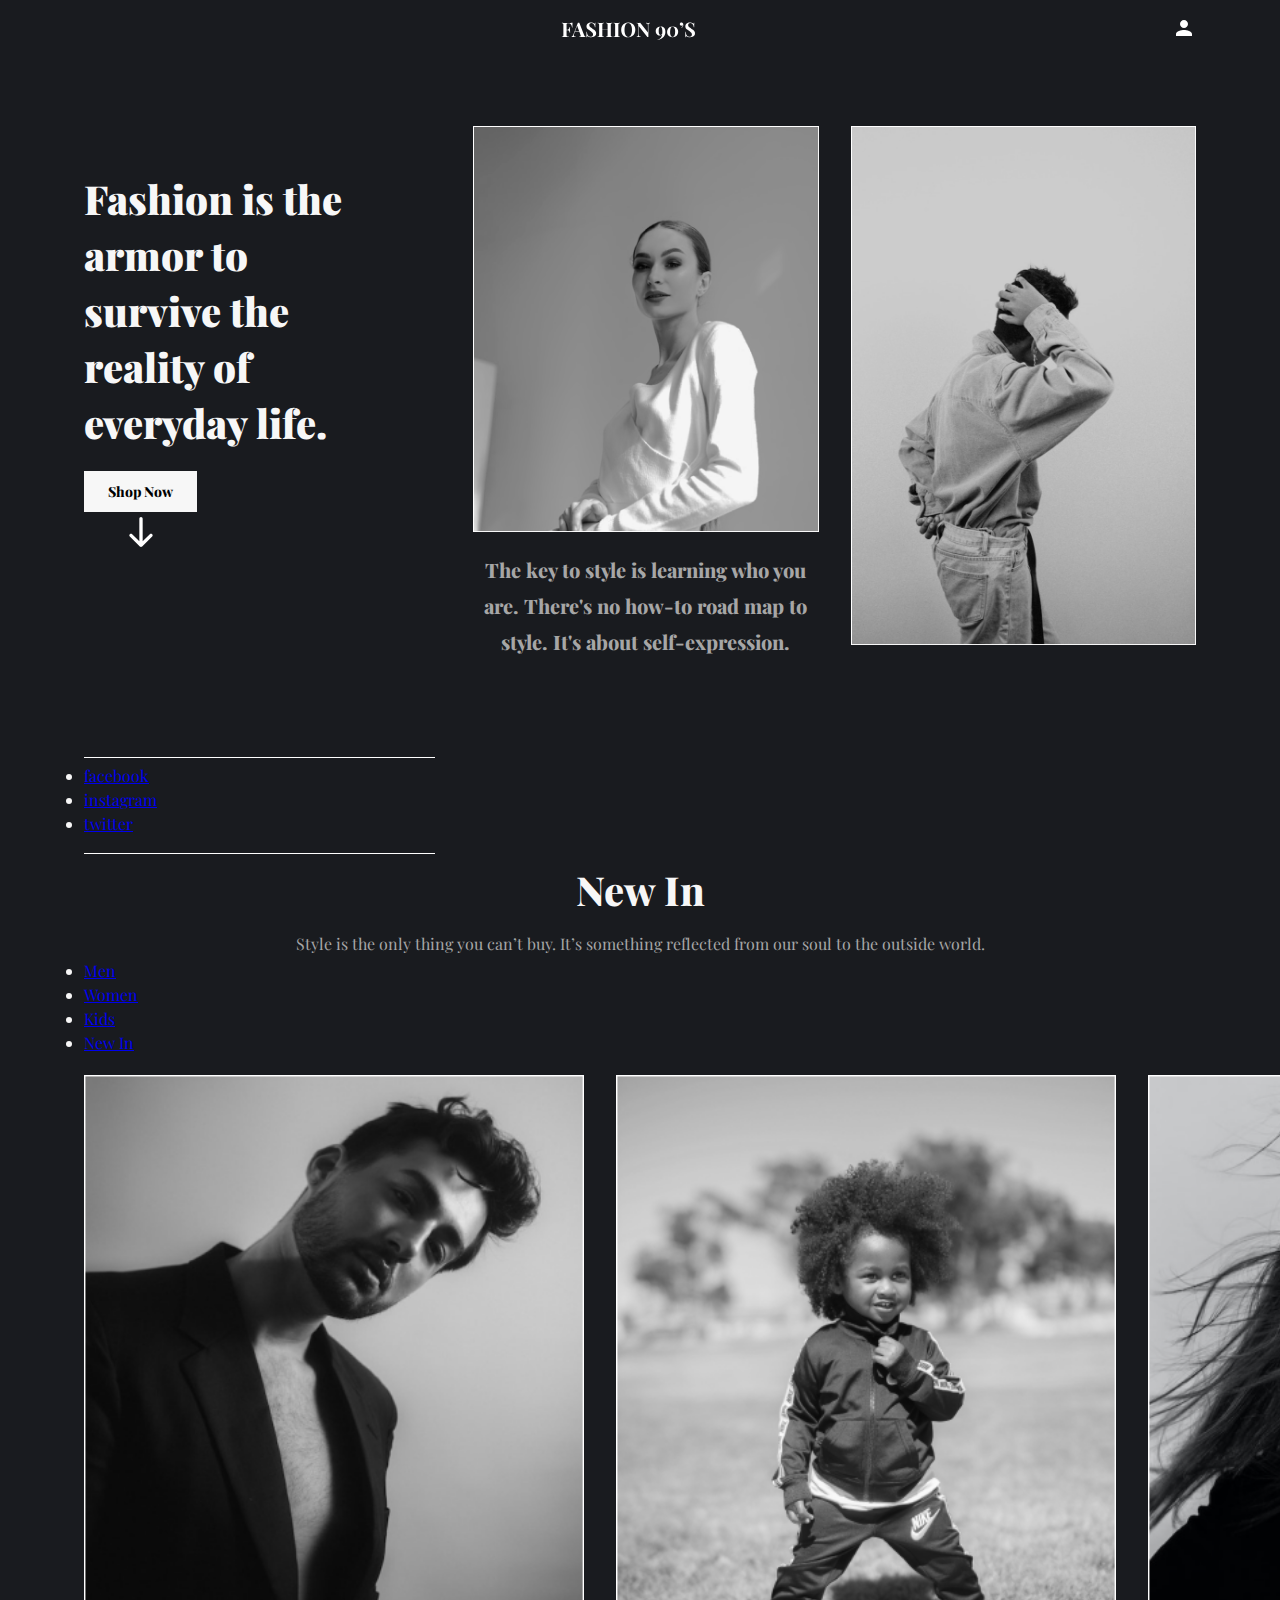
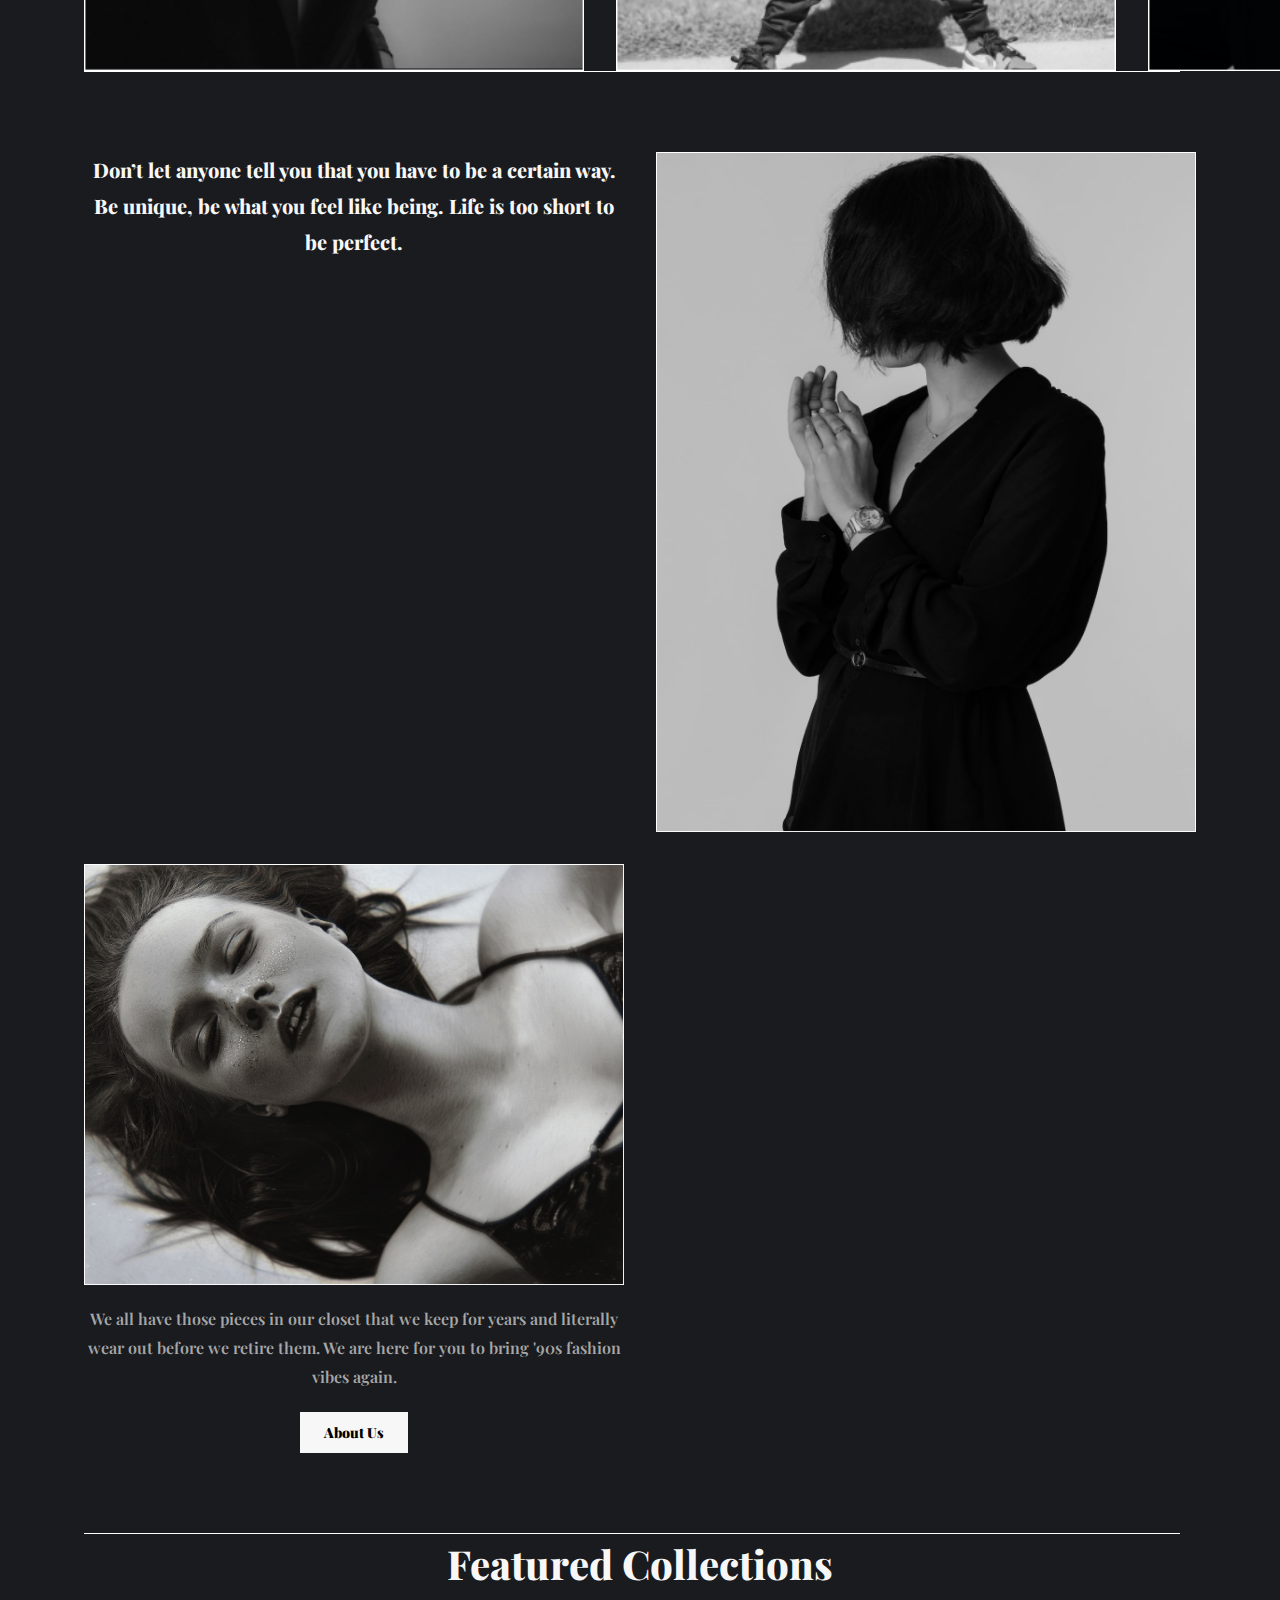
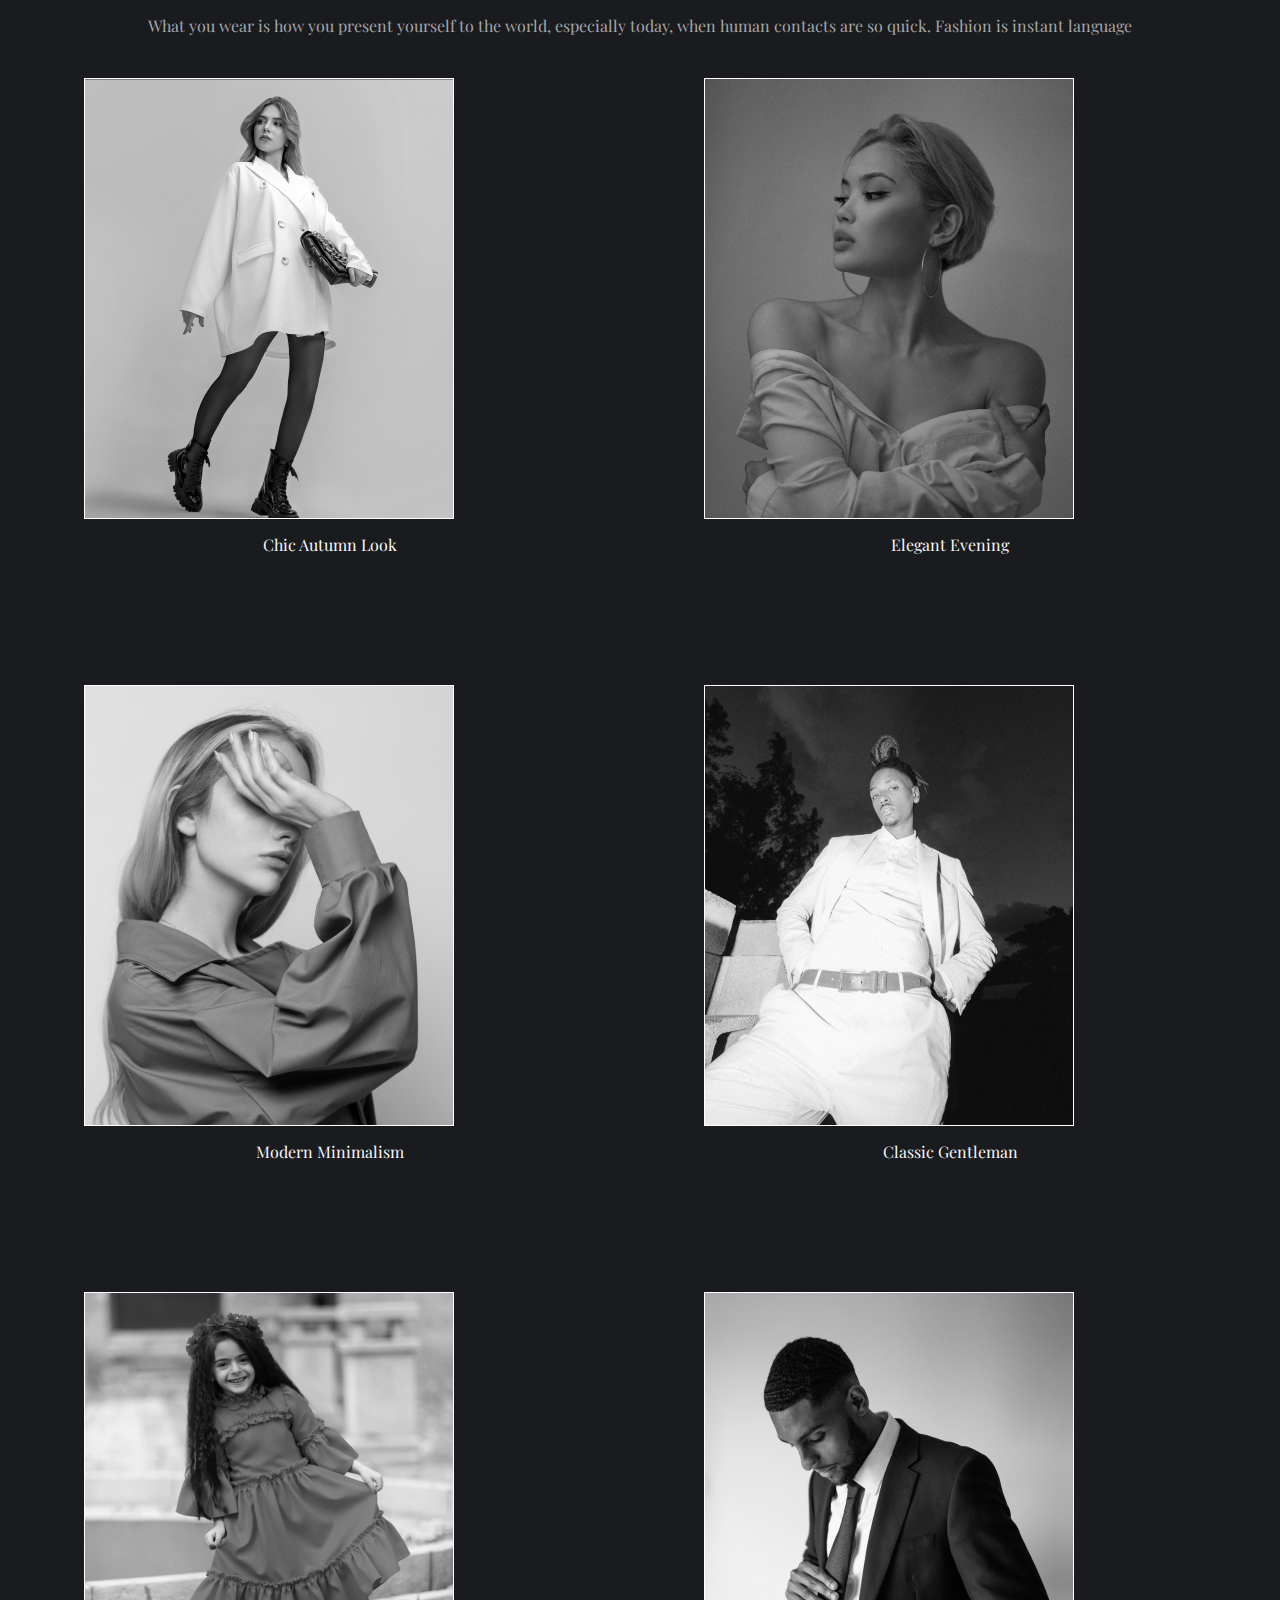
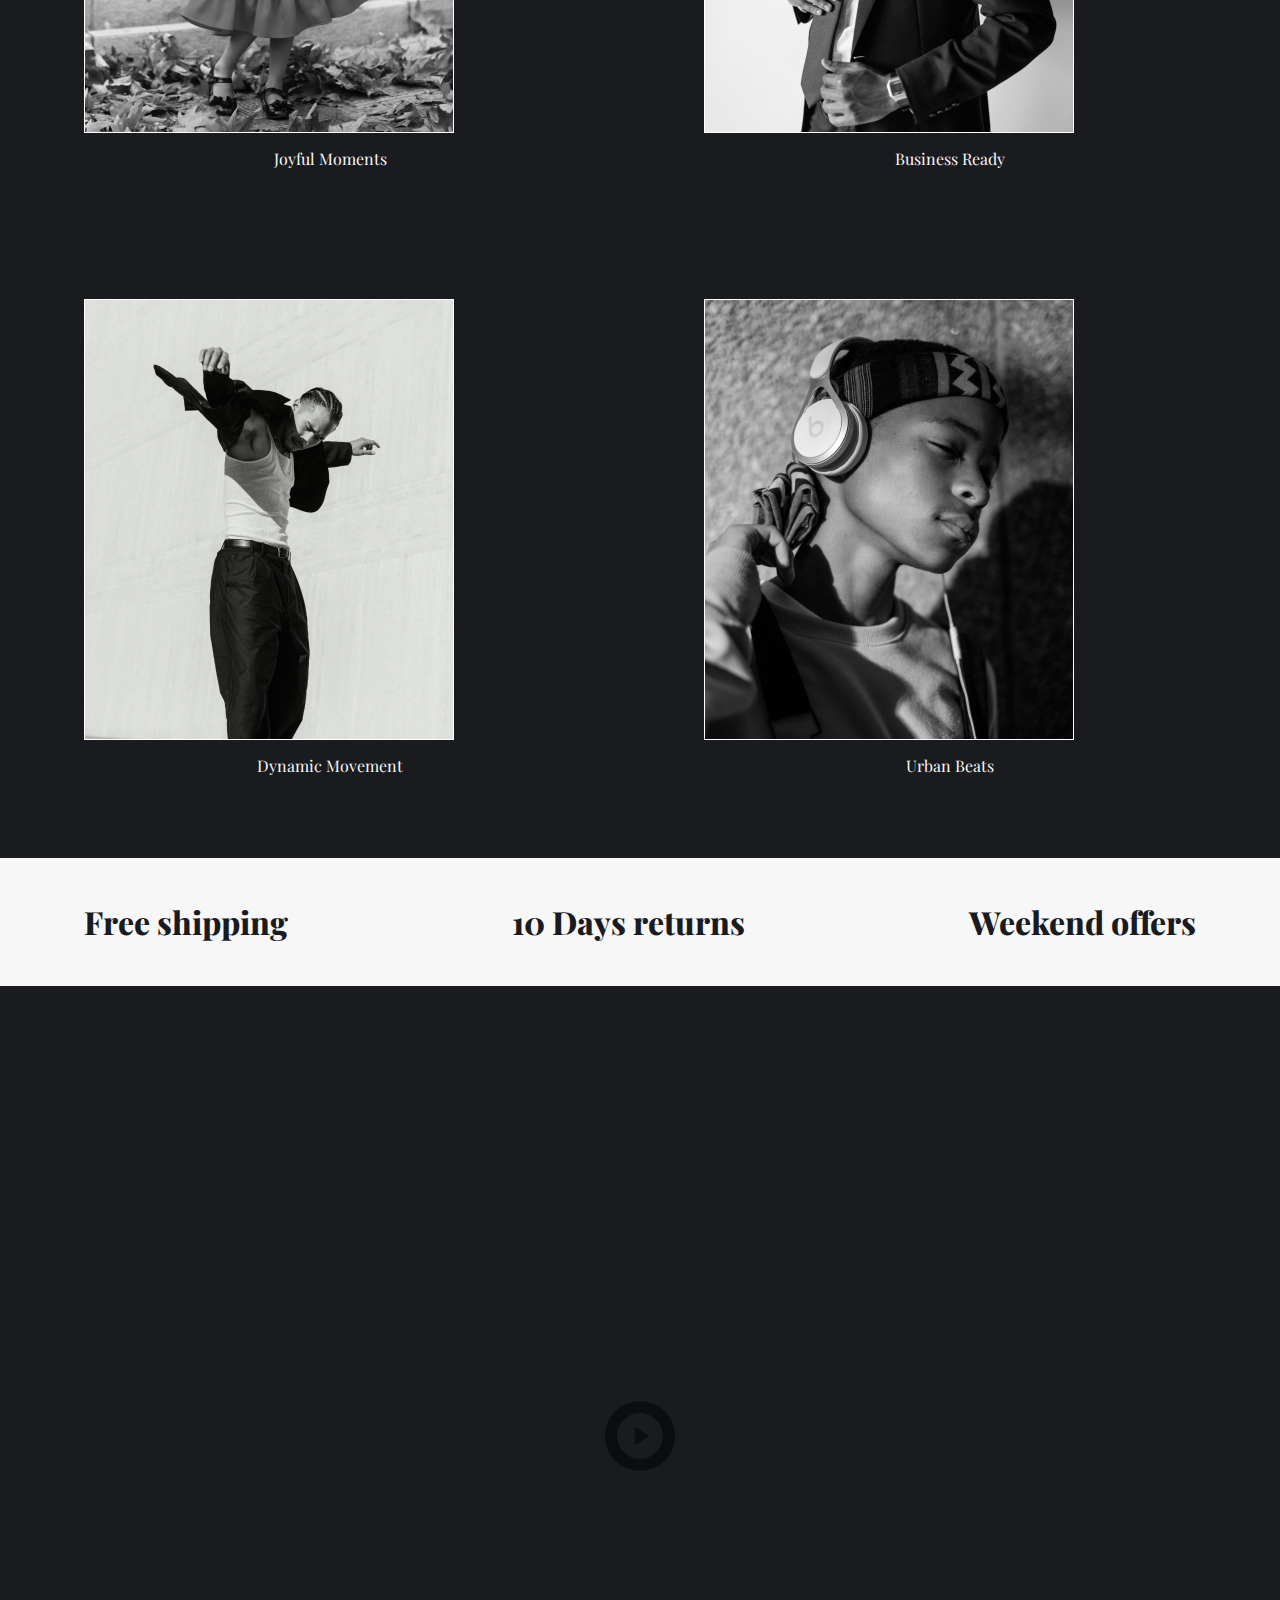
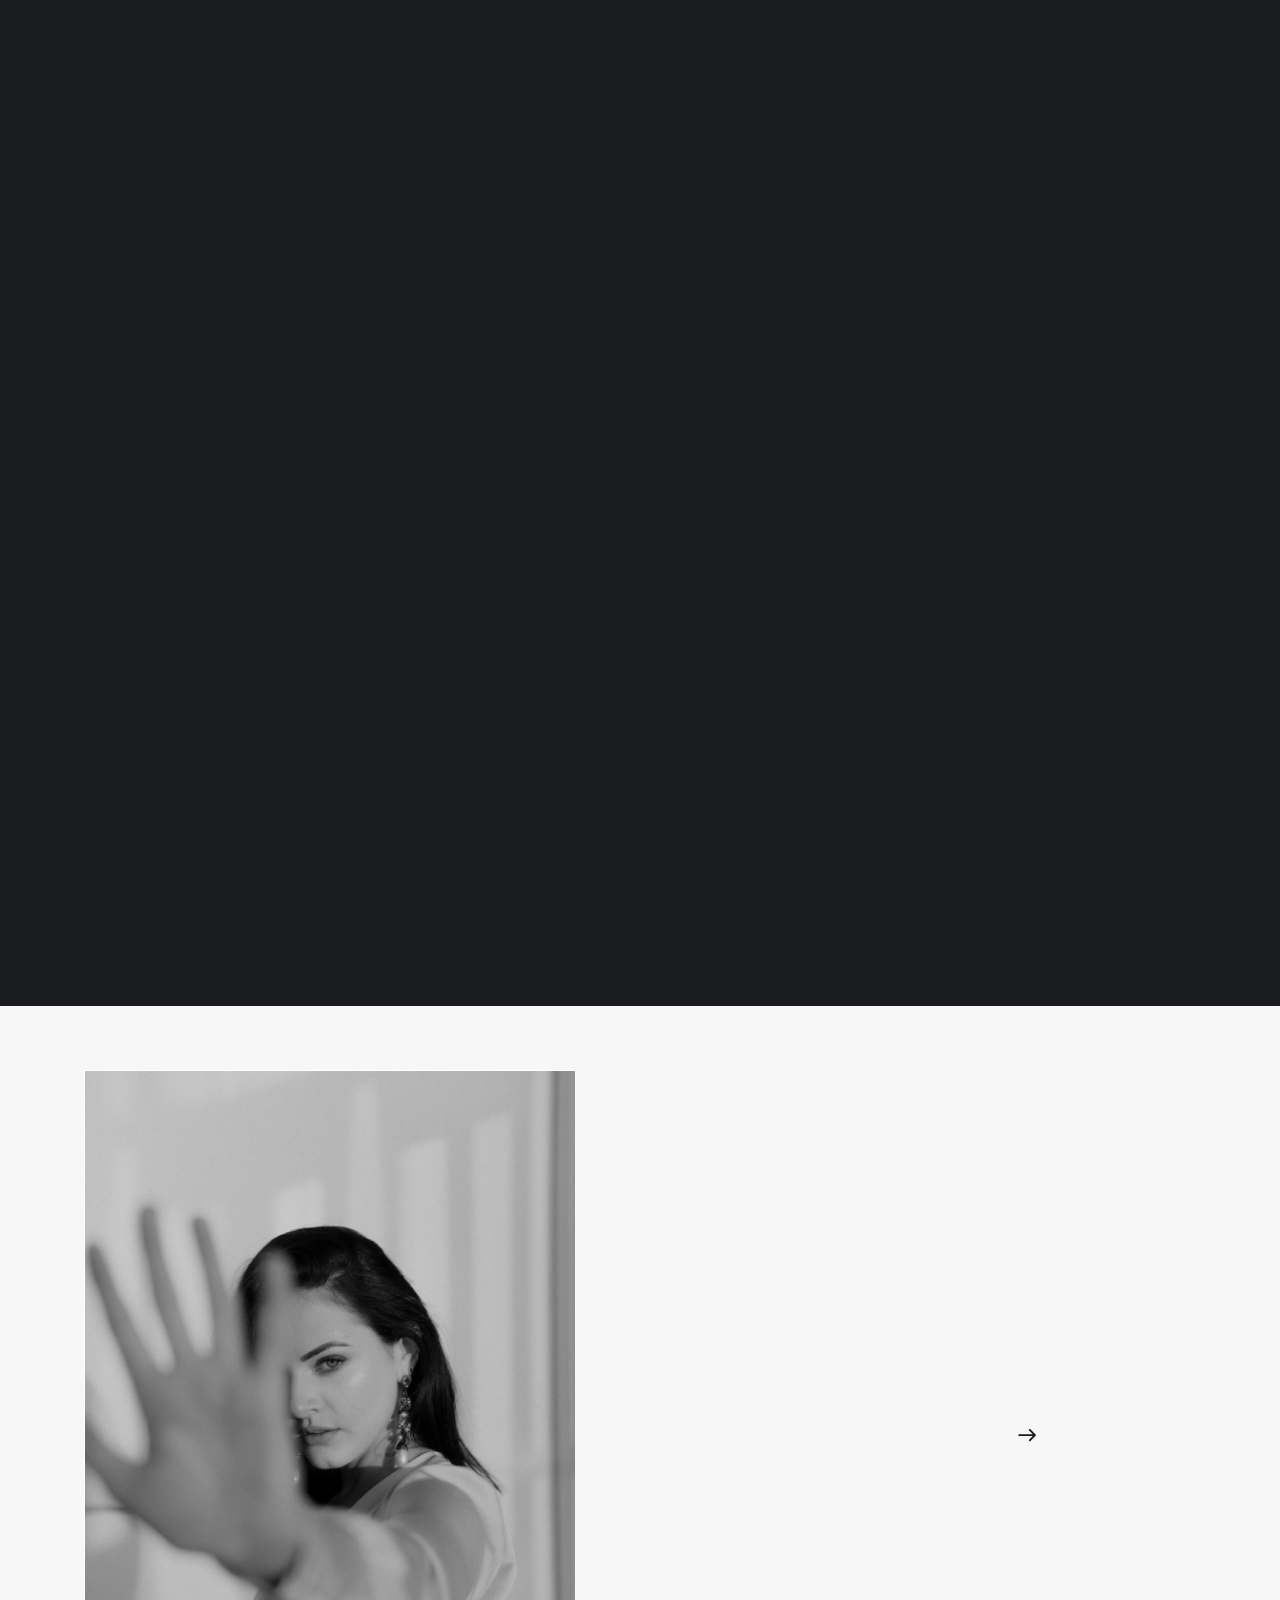
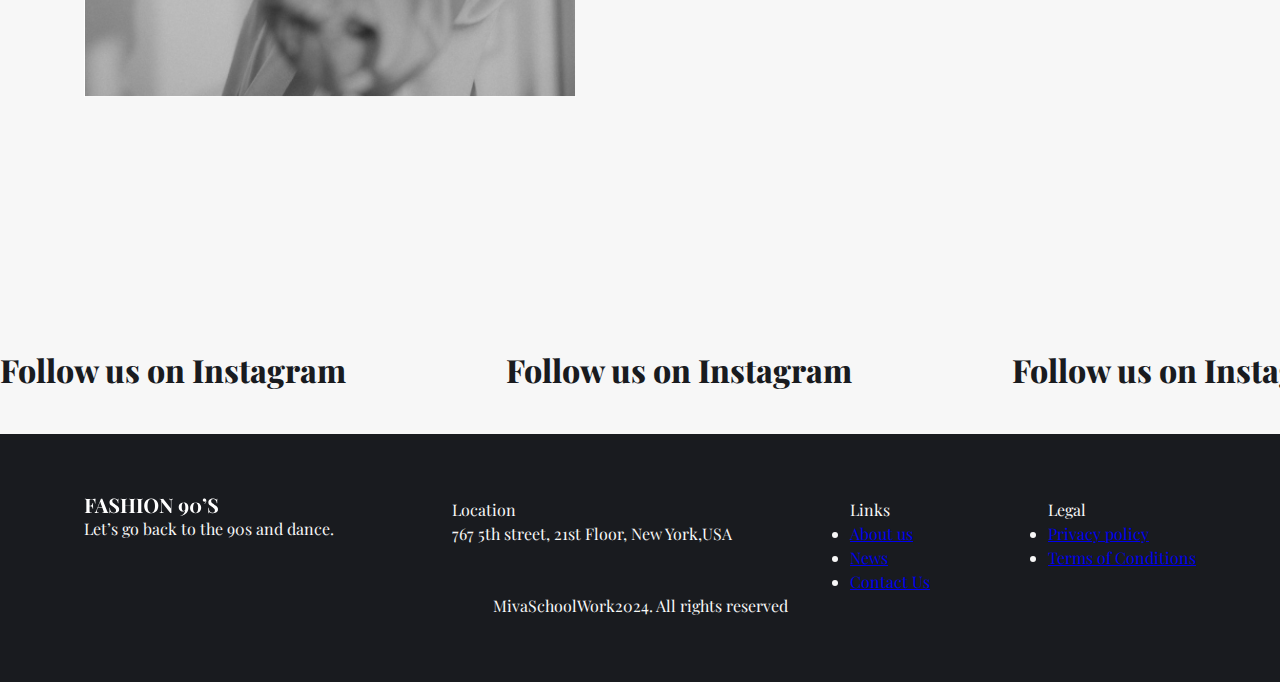
==== commit 3652cede: "I updated the video section and contact section" ====
--- a/Miva_School_Work/index.html
+++ b/Miva_School_Work/index.html
@@ -298,8 +298,7 @@
         </div>
     </section>
 
-    <div class="scroll-container">
-        <section class="video-section">
+    <section class="video-section">
             <div class="video-container">
                 <video autoplay class="video" loop muted>
                     <source src="assets/fashion-video.mp4" type="video/mp4">
@@ -316,7 +315,7 @@
             </div>
         </section>
 
-        <section class="contact-section">
+    <section class="contact-section">
             <div class="container">
                 <div class="contact-container">
 
@@ -356,7 +355,6 @@
                 </div>
             </div>
         </section>
-    </div>
 
     <section class="social-section">
         <div class="carousel">
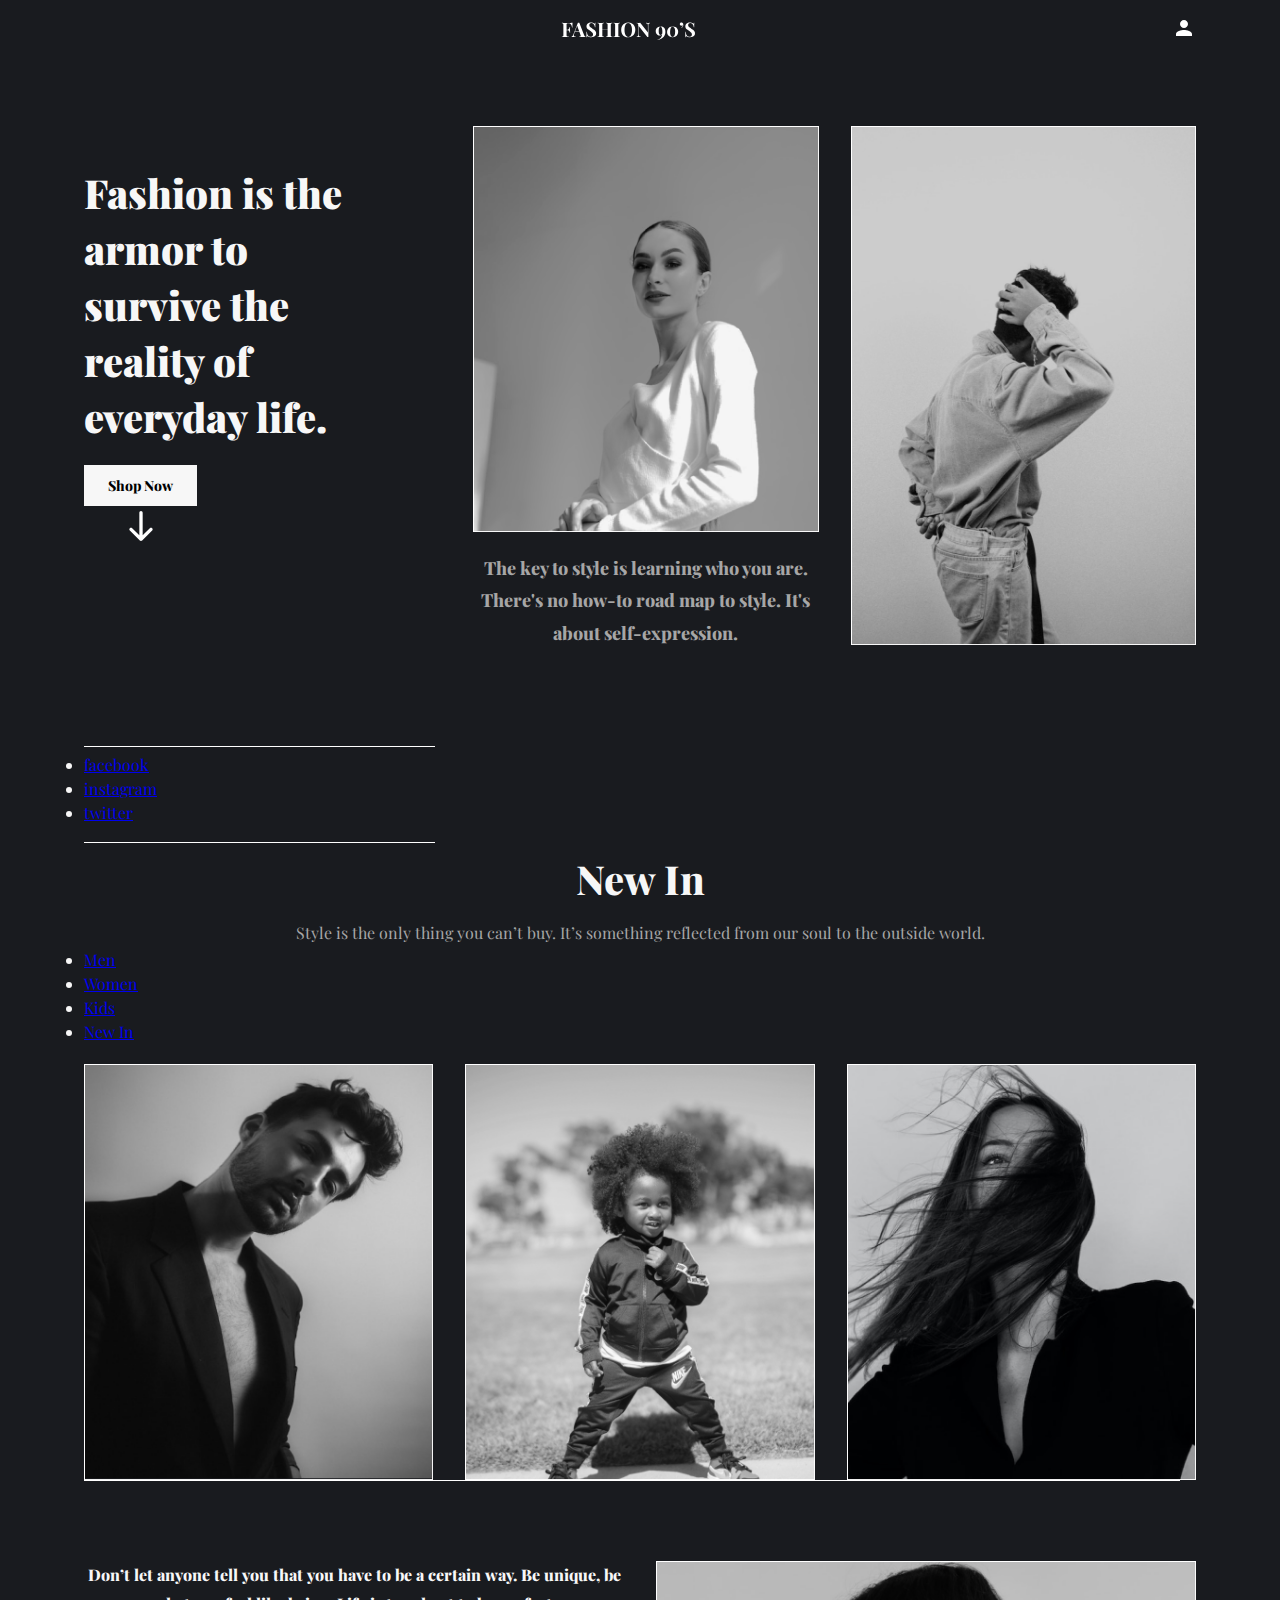
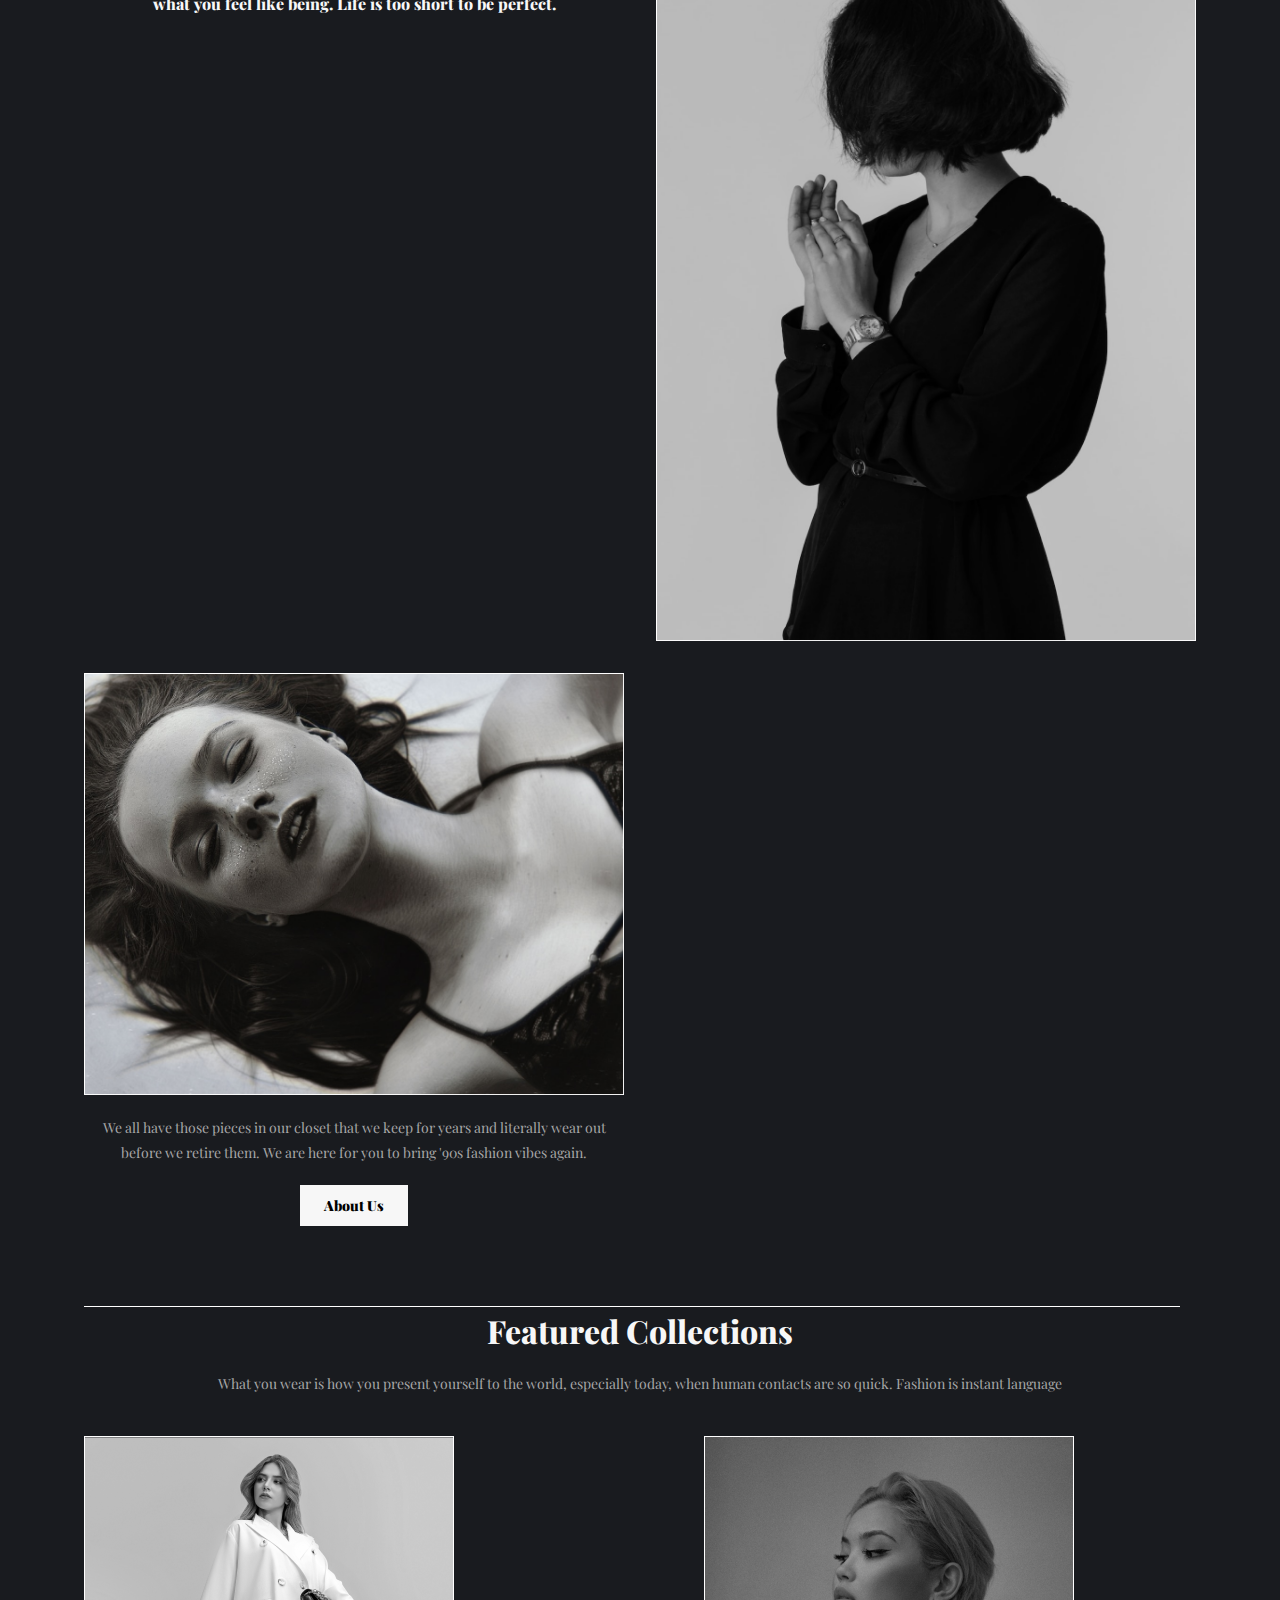
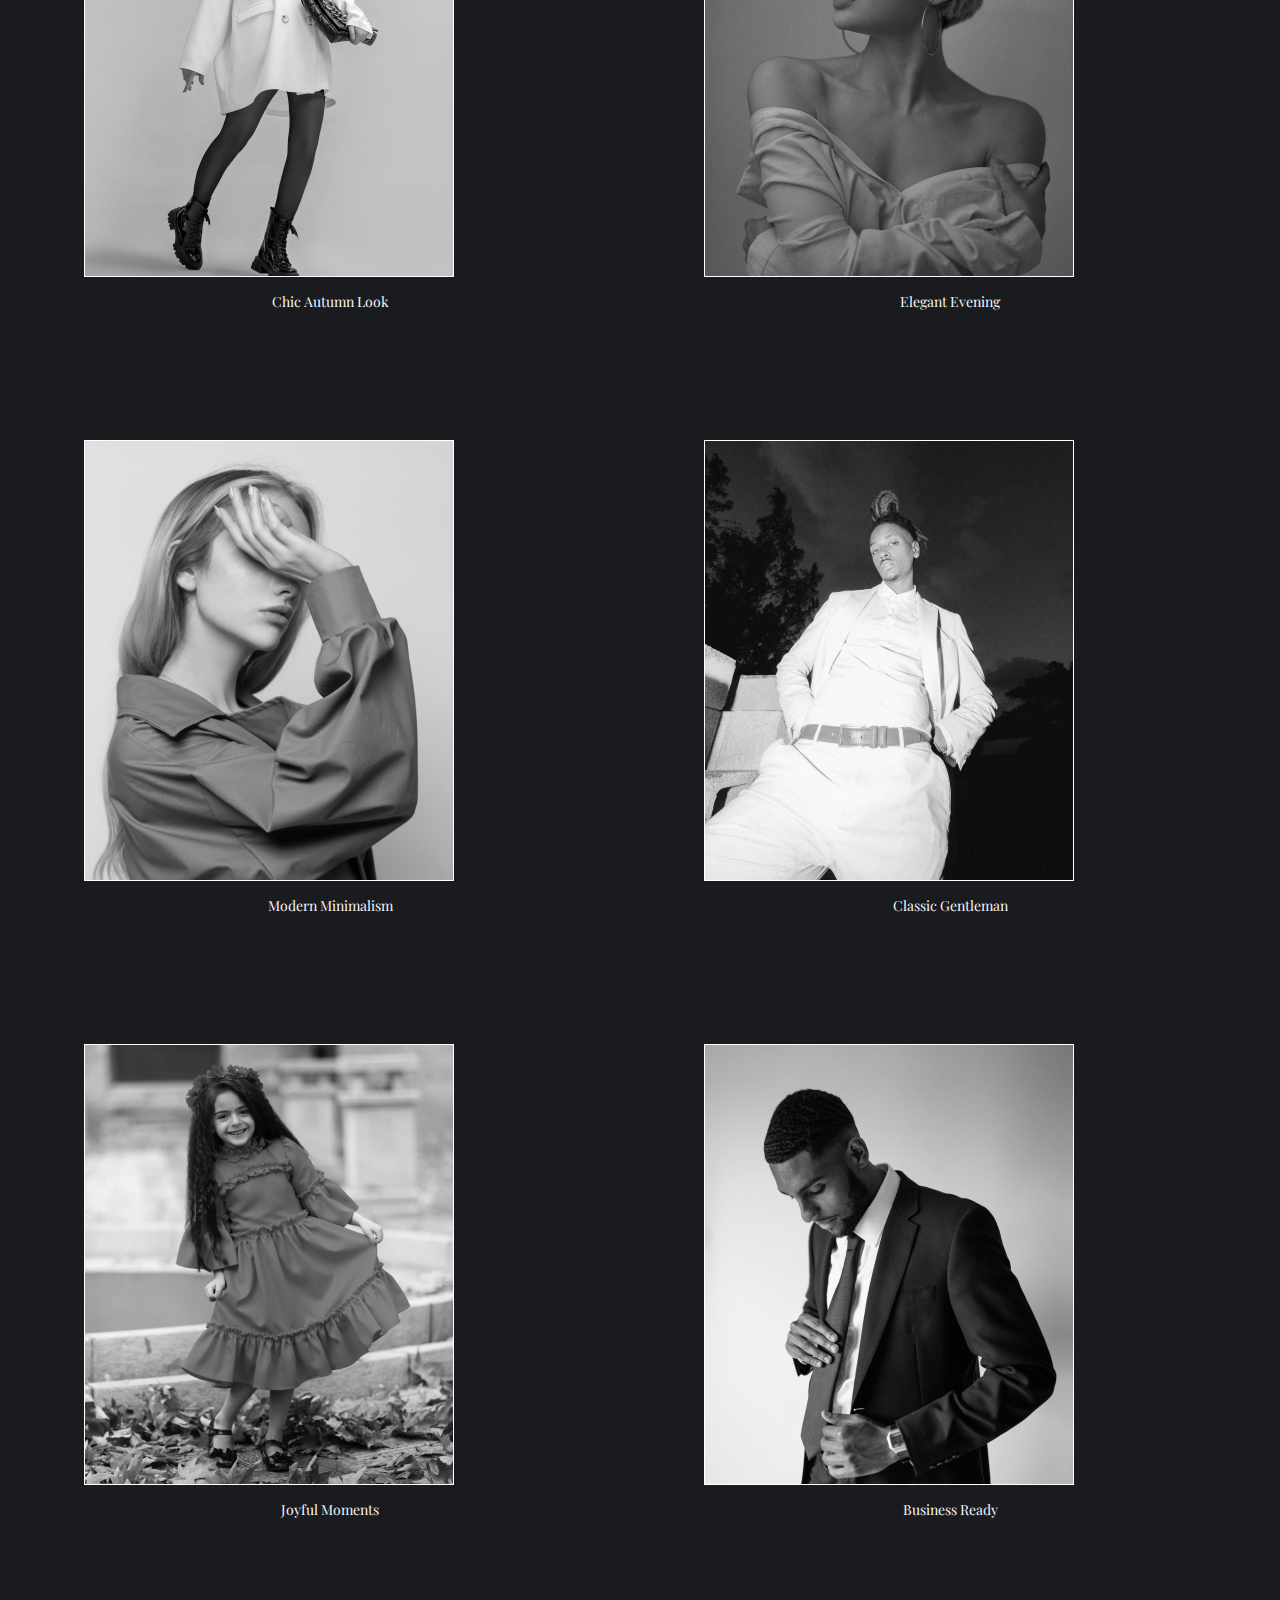
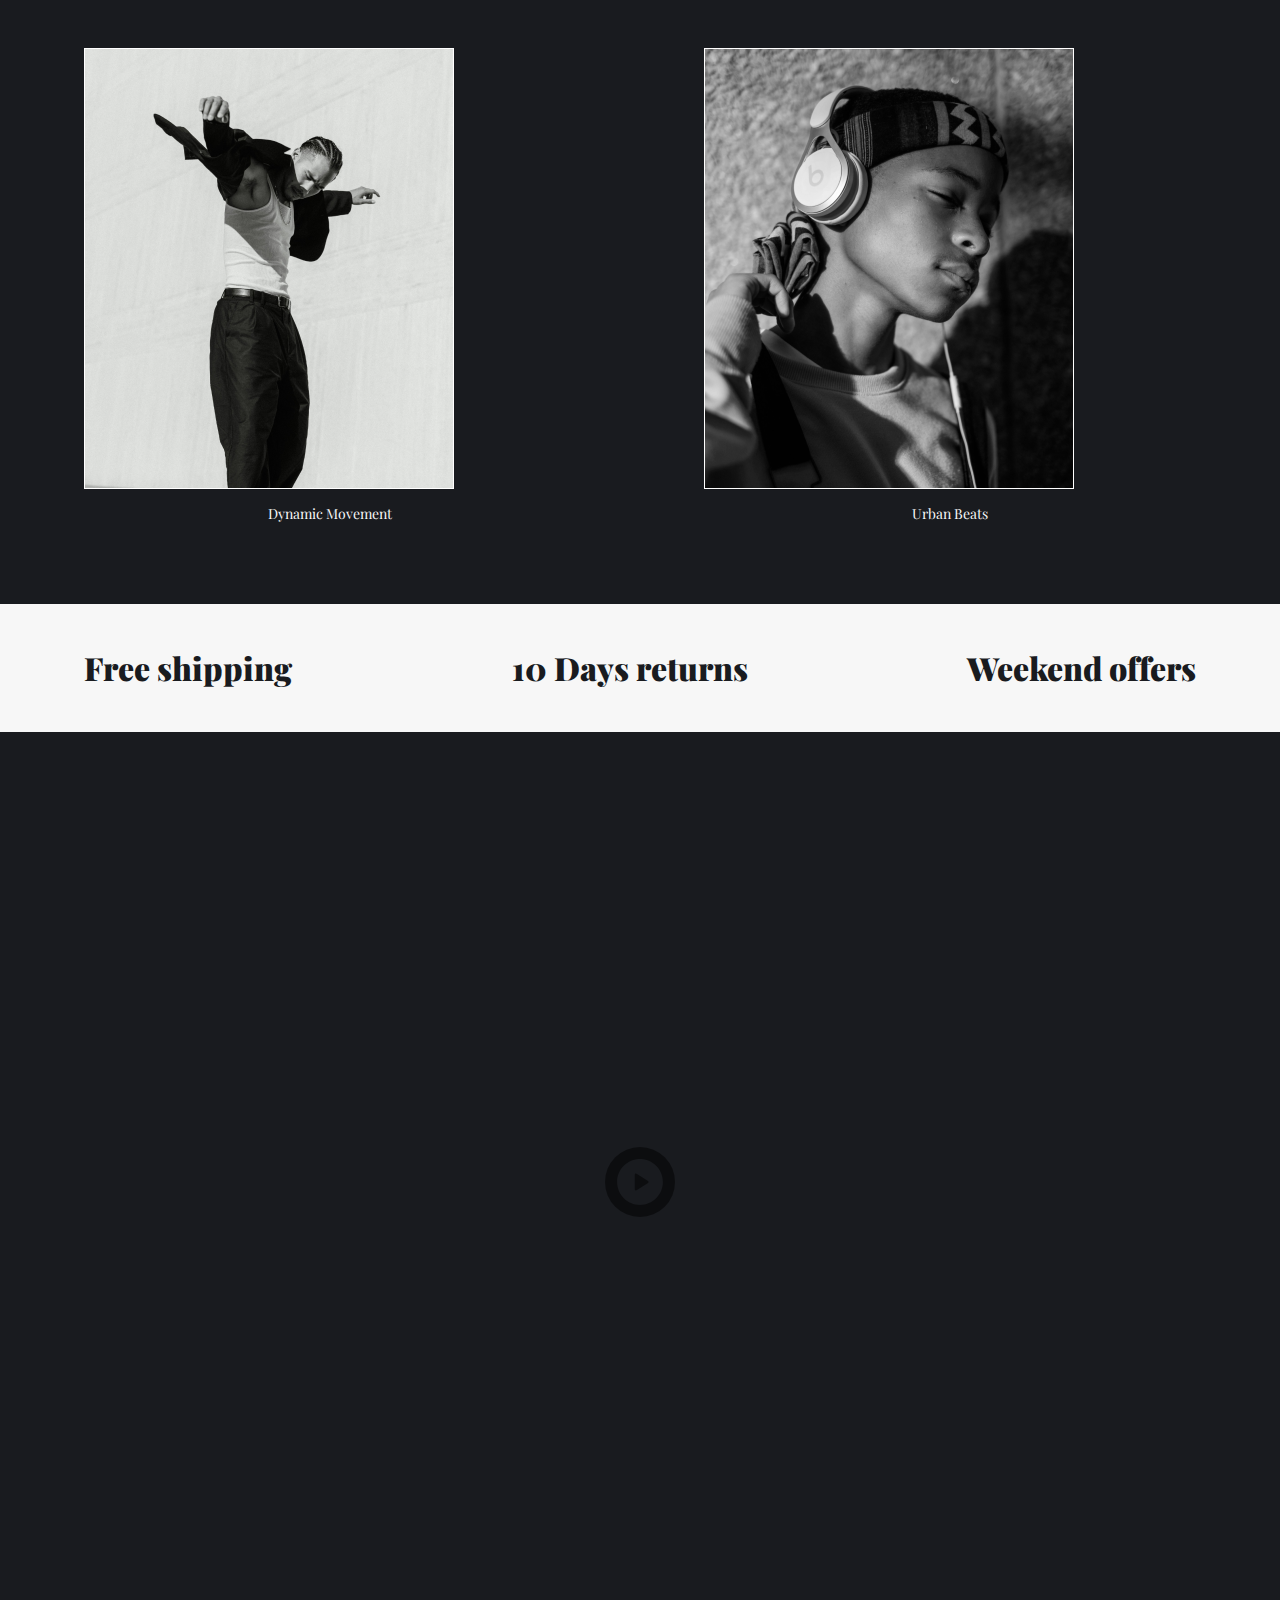
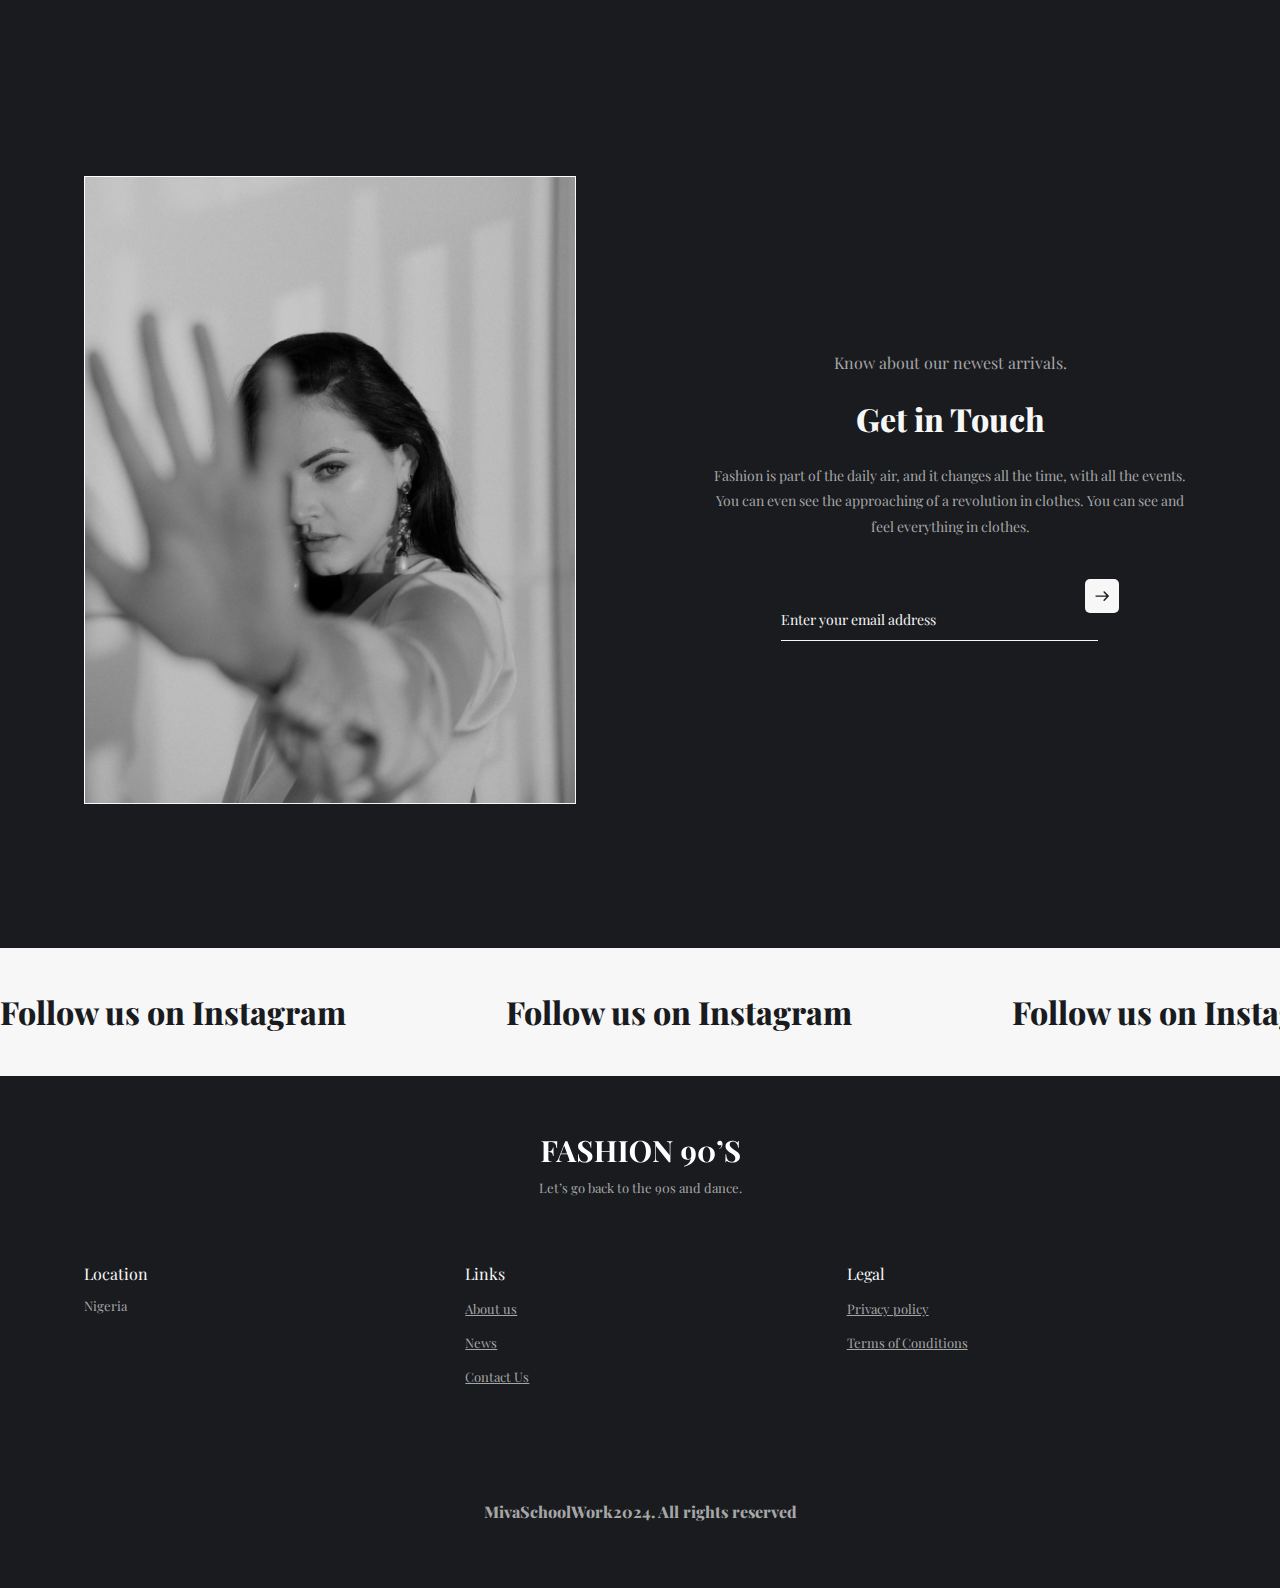
==== commit 210970d6: "I have Fixed the Mobile Screen and working on the Tablet Screen now!" ====
--- a/Miva_School_Work/index.html
+++ b/Miva_School_Work/index.html
@@ -17,7 +17,7 @@
     <div class="container">
         <div class="header-section">
             <nav class="primary-nav">
-                <a class="menu-open hide-desktop" href="#">
+                <a class="menu-open hide-desktop" href="#" aria-label="Open Menu">
                     <svg height="1.5em" viewBox="0 0 24 24" width="1.5em"
                          xmlns="http://www.w3.org/2000/svg">
                         <path d="M3 18h18v-2H3zm0-5h18v-2H3zm0-7v2h18V6z" fill="white"/>
@@ -25,7 +25,7 @@
                 </a>
                 <ul class="nav-links">
                     <li>
-                        <a class="menu-close hide-desktop" href="#">
+                        <a class="menu-close hide-desktop" href="#" aria-label="Close Menu">
                             <svg height="1.5em" viewBox="0 0 24 24" width="1.5em"
                                  xmlns="http://www.w3.org/2000/svg">
                                 <path d="M19 6.41L17.59 5L12 10.59L6.41 5L5 6.41L10.59 12L5 17.59L6.41 19L12 13.41L17.59 19L19 17.59L13.41 12z"
@@ -34,7 +34,10 @@
                         </a>
                     </li>
                     <li><a href="#">About</a></li>
-                    <li><a href="#">Shop</a></li>
+                    <li><a href="#">New</a></li>
+                    <li><a href="#">Men</a></li>
+                    <li><a href="#">Women</a></li>
+                    <li><a href="#">Kids</a></li>
                     <li><a href="#">Blog</a></li>
                 </ul>
             </nav>
@@ -42,7 +45,7 @@
             <a href="#"><img alt="Logo" src="assets/Logo.svg"/></a>
 
             <div class="header-icon-section">
-                <a href="#">
+                <a href="#" aria-label="User Profile">
                     <svg height="1.5em" viewBox="0 0 24 24" width="1.5em"
                          xmlns="http://www.w3.org/2000/svg">
                         <path d="M12 12c2.21 0 4-1.79 4-4s-1.79-4-4-4s-4 1.79-4 4s1.79 4 4 4m0 2c-2.67 0-8 1.34-8 4v2h16v-2c0-2.66-5.33-4-8-4"
@@ -50,7 +53,7 @@
                     </svg>
                 </a>
 
-                <a class="cart-icon" href="#">
+                <a class="cart-icon" href="#" aria-label="Cart">
                     <svg height="1.5em" viewBox="0 0 24 24" width="1.5em"
                          xmlns="http://www.w3.org/2000/svg">
                         <path d="M7 18c-1.1 0-1.99.9-1.99 2S5.9 22 7 22s2-.9 2-2s-.9-2-2-2M1 2v2h2l3.6 7.59l-1.35 2.45c-.16.28-.25.61-.25.96c0 1.1.9 2 2 2h12v-2H7.42c-.14 0-.25-.11-.25-.25l.03-.12l.9-1.63h7.45c.75 0 1.41-.41 1.75-1.03l3.58-6.49A1.003 1.003 0 0 0 20 4H5.21l-.94-2zm16 16c-1.1 0-1.99.9-1.99 2s.89 2 1.99 2s2-.9 2-2s-.9-2-2-2"
@@ -86,7 +89,7 @@
                 <div class="right-column">
                     <div class="hero-container-1">
                         <img alt="image" src="assets/image-1.png"/>
-                        <p class="fs-400 fw-semi-bold">
+                        <p class="fs-300 fw-semi-bold">
                             The key to style is learning who you are. There's no how-to
                             road map to style. It's about self-expression.
                         </p>
@@ -154,7 +157,7 @@
                 </div>
             </div>
 
-            <div>
+            <div class="hide-mobile">
                 <img alt="line" src="assets/long-line.svg"/>
             </div>
         </div>
@@ -164,7 +167,7 @@
         <div class="container">
             <div class="about-us-container">
                 <div>
-                    <p class="fs-400 | fw-semi-bold | mb-200 | lh-100">
+                    <p class="fs-200 | fw-semi-bold | mb-200 | lh-100">
                         Don’t let anyone tell you that you have to be a certain way. Be
                         unique, be what you feel like being. Life is too short to be
                         perfect.
@@ -182,7 +185,7 @@
                         <img alt="image" class="mb-200" src="assets/image-8.png"/>
                     </a>
 
-                    <p class="text-primary-200 | fs-200 fw-regular | lh-100 | mb-200 ">
+                    <p class="text-primary-200 | fs-100 lh-100 | mb-200 ">
                         We all have those pieces in our closet that we keep for years
                         and literally wear out before we retire them. We are here for
                         you to bring '90s fashion vibes again.
@@ -201,11 +204,11 @@
 
             <div class="featured-container">
                 <div>
-                    <h2 class="fs-500 fw-semi-bold mb-200">
+                    <h2 class="fs-401 fw-semi-bold mb-100">
                         Featured Collections
                     </h2>
 
-                    <p class="text-primary-200">
+                    <p class="text-primary-200 fs-100 lh-100">
                         What you wear is how you present yourself to the world, especially today, when human contacts
                         are so quick. Fashion is instant language
                     </p>
@@ -282,7 +285,7 @@
 
     <section class="free-shipping-section">
         <div class="container">
-            <div class="free-shipping-container fs-300  fw-semi-bold text-primary-300">
+            <div class="free-shipping-container fs-50  fw-bold text-primary-300">
                 <h3>
                     Free shipping
                 </h3>
@@ -324,15 +327,15 @@
                     </div>
 
                     <div class="contact-details">
-                        <h4>
+                        <h4 class="text-primary-200">
                             Know about our newest arrivals.
                         </h4>
 
-                        <h2>
+                        <h2 class="fs-401 fw-semi-bold">
                             Get in Touch
                         </h2>
 
-                        <p>
+                        <p class="text-primary-200 fs-100 lh-100">
                             Fashion is part of the daily air, and it changes all the time, with all the events. You can
                             even
                             see the approaching of a revolution in clothes. You can see and feel everything in clothes.
@@ -356,7 +359,7 @@
             </div>
         </section>
 
-    <section class="social-section">
+    <section class="social-section hide-mobile">
         <div class="carousel">
             <div class="carousel-content">
                 <div class="carousel-item"><a href="#">Follow us on Instagram</a></div>
@@ -369,47 +372,52 @@
 </main>
 <!-- The main section ends here-->
 
+<!-- The footer section starts here-->
 <footer class="footer-section">
     <div class="container">
-
         <div class="footer-container">
-            <div>
+            <div class="footer-logo-container">
                 <a href="#"><img alt="Logo" src="assets/Logo.svg"/></a>
-                <p>
+                <p class="fs-50 text-primary-200 mt-100">
                     Let’s go back to the 90s and dance.
                 </p>
             </div>
 
-            <div>
-                <h3>
-                    Location
-                </h3>
-
-                <p>
-                    767 5th street,
-                    21st Floor, New York,USA
-                </p>
-            </div>
-
-            <div>
-                <h3>Links</h3>
-                <ul>
-                    <li><a href="#">About us</a></li>
-                    <li><a href="#">News</a></li>
-                    <li><a href="#">Contact Us</a></li>
-                </ul>
-            </div>
-
-            <div>
-                <h3>Legal</h3>
-                <ul>
-                    <li><a href="#">Privacy policy</a></li>
-                    <li><a href="#">Terms of Conditions</a></li>
-                </ul>
-            </div>
-        </div>
-
-        <div class="reserved">
+            <div class="right-footer-section mt-400">
+
+                <div class="location-container">
+                    <h3>
+                        Location
+                    </h3>
+
+                    <p class="fs-50 text-primary-200 mt-100">
+                      Nigeria
+                    </p>
+                </div>
+
+                <div class="footer-links-container">
+                    <h3>Links</h3>
+                    <ul class="footer-links mt-100">
+                        <li><a href="#">About us</a></li>
+                        <li><a href="#">News</a></li>
+                        <li><a href="#">Contact Us</a></li>
+                    </ul>
+                </div>
+
+                <div class="legal-container">
+                    <h3>Legal</h3>
+                    <ul class="legal-links mt-100">
+                        <li><a href="#">Privacy policy</a></li>
+                        <li><a href="#">Terms of Conditions</a></li>
+                    </ul>
+                </div>
+
+            </div>
+
+
+        </div>
+
+        <div class="reserved mt-500 text-primary-200 fs-200 fw-semi-bold">
             <p>
                 MivaSchoolWork2024. All rights reserved
             </p>
@@ -417,8 +425,8 @@
 
     </div>
 </footer>
+<!-- The footer section ends here-->
 
 <script src="app.js"></script>
-
 </body>
 </html>--- a/Miva_School_Work/style.css
+++ b/Miva_School_Work/style.css
@@ -15,6 +15,7 @@
     --fw-bold: 900;
 
     /* Font size reset*/
+    --fs-50: 0.8125rem;
     --fs-100: 0.875rem;
     --fs-200: 1rem;
     --fs-300: 1.125rem;
@@ -122,7 +123,7 @@
     --max-width: 1112px;
     --padding: 1rem;
 
-    width: min(var(--max-width), 100% - (var(--padding) * 2));
+    width: min(var(--max-width), 100% - (var(--padding) * 3));
     margin-inline: auto;
 }
 
@@ -150,7 +151,7 @@
     height: 100vh;
     margin: 0;
     width: 100%;
-    padding-left: var(--s-200);
+    padding-left: 2rem;
     transform: translateX(-100%);
     transition: transform 0.5s ease-in-out;
 
@@ -164,7 +165,7 @@
         a {
             color: var(--clr-accent-100);
             text-decoration: none;
-            font-weight: var(--fw-bold);
+            font-weight: var(--fw-semi-bold);
         }
     }
 }
@@ -194,9 +195,9 @@
 }
 
 .heading-text {
-    width: 95%;
+    width: 90%;
     font-weight: var(--fw-semi-bold);
-    font-size: 3rem;
+    font-size: 2.25rem;
     line-height: 1.3;
     margin-bottom: var(--s-400);
 }
@@ -232,7 +233,6 @@
     img {
         max-width: 100%;
         height: auto;
-        width: 500px;
         margin-bottom: var(--s-400);
     }
 
@@ -251,7 +251,6 @@
 
 .new-in-heading p {
     color: var(--clr-accent-200);
-    width: 80%;
     line-height: 1.8;
     margin-top: var(--s-50);
 }
@@ -273,7 +272,7 @@
 
 .image-container {
     position: relative;
-    width: 500px; /* Adjust the width as needed */
+    width: 200%; /* Adjust the width as needed */
     max-width: 100%;
 }
 
@@ -333,26 +332,22 @@
 
     h4 {
         margin-top: 0.875rem;
+        font-size: var(--fs-100);
     }
 }
 
 .free-shipping-section {
-    position: relative;
-    z-index: 3;
     background-color: var(--clr-accent-100);
     padding-block: 2rem;
+    position: relative;
+    z-index: 1;
 }
 
 .free-shipping-container {
     display: flex;
     justify-content: space-between;
     align-items: center;
-}
-
-.scroll-container {
-    position: relative;
-    overflow: hidden;
-    height: 200vh;
+    gap: 7px;
 }
 
 .video-section {
@@ -364,7 +359,9 @@
 }
 
 .video-container {
+    width: 100%;
     height: 100%;
+    position: relative;
 }
 
 .video {
@@ -377,17 +374,20 @@
     display: flex;
     background-color: rgba(0, 0, 0, 0.5);
     position: absolute;
+    top: 50%;
+    left: 50%;
+    transform: translate(-50%, -50%);
     border: none;
     border-radius: 100vmax;
     padding: 1rem;
     cursor: pointer;
     transition: background-color 0.3s;
     z-index: 2;
-
-    svg {
-        width: 50px;
-        height: auto;
-    }
+}
+
+.play-button svg {
+    width: 50px;
+    height: auto;
 }
 
 .play-button:hover {
@@ -397,12 +397,676 @@
 .contact-section {
     position: relative;
     z-index: 2;
+    background-color: var(--clr-primary-100);
+}
+
+.contact-container {
+    padding: 5rem 0;
+}
+
+.contact-details {
+    text-align: center;
+
+    h4 {
+        margin-top: var(--s-500);
+    }
+
+    h2 {
+        margin-block: var(--s-400);
+    }
+}
+
+.social-section {
+    position: relative;
+    z-index: 2;
+    background-color: var(--clr-primary-100);
+}
+
+.contact-details form {
+    display: flex;
+    align-items: center;
+    justify-content: center;
+    margin-top: var(--s-400);
+    gap: 4rem;
+}
+
+.contact-details input[type="email"] {
+    padding-bottom: var(--s-50);
+    border: none;
+    width: 150%;
+    border-bottom: 1px solid var(--clr-accent-100);
+    background: none;
+    color: white;
+    font-size: var(--fs-100);
+}
+
+#contactForm::placeholder {
+    color: var(--clr-accent-200);
+    font-size: var(--fs-100);
+}
+
+input:focus {
+    outline: none;
+}
+
+.contact-details button {
+    padding: 5px;
+    margin-bottom: var(--s-500);
+    border: none;
+    border-radius: 5px;
     background-color: var(--clr-accent-100);
-    padding-top: 5rem;
-    margin-top: 80vh;
-    min-height: 100vh;
-}
-
+    color: #fff;
+    cursor: pointer;
+    display: flex;
+    align-items: center;
+    justify-content: center;
+
+    svg {
+        width: 14px;
+        height: 14px;
+    }
+}
+
+.footer-section {
+    padding-block: 5rem;
+}
+
+.footer-container {
+    width: 100%;
+    display: flex;
+    flex-direction: column;
+}
+
+.footer-logo-container {
+    display: flex;
+    flex-direction: column;
+    justify-content: center;
+    align-items: center;
+
+    img {
+        width: 200px;
+    }
+}
+
+.right-footer-section {
+    display: grid;
+    grid-template-columns: repeat(3, 1fr);
+    gap: 2rem;
+}
+
+.footer-links {
+    list-style: none;
+    display: flex;
+    flex-direction: column;
+    gap: var(--s-50);
+
+    a {
+        color: var(--clr-accent-200);
+        font-size: var(--fs-50);
+    }
+}
+
+.legal-links {
+    list-style: none;
+    display: flex;
+    flex-direction: column;
+    gap: var(--s-50);
+
+    a {
+        color: var(--clr-accent-200);
+        font-size: var(--fs-50);
+    }
+}
+
+.reserved {
+    text-align: center;
+}
+
+/* Styles for medium-sized phones (435px - 767px) */
+@media (min-width: 27.1875em) and (max-width: 48.0em) {
+
+    .heading-text {
+        width: 85%;
+        font-weight: var(--fw-semi-bold);
+        font-size: 3rem;
+        line-height: 1.3;
+        margin-bottom: var(--s-500);
+    }
+
+    .hero-container-1 {
+        img {
+            max-width: 100%;
+            height: auto;
+            width: 100%;
+            margin-bottom: var(--s-400);
+        }
+
+        p {
+            font-size: var(--fs-400);
+            color: var(--clr-accent-200);
+        }
+    }
+
+    .new-in-heading {
+        p {
+            font-size: var(--fs-300);
+        }
+    }
+
+    .image-container {
+        width: 100%;
+
+        img {
+            width: 100%;
+            height: auto;
+        }
+    }
+
+    .about-us-container {
+        width: 100%;
+
+        img {
+            width: 100%;
+            height: auto;
+        }
+    }
+
+    .free-shipping-container {
+        h3 {
+            font-size: var(--fs-300);
+        }
+    }
+
+    .contact-container {
+        width: 100%;
+
+        img {
+            width: 100%;
+            height: auto;
+        }
+
+        p {
+            width: 100%;
+            margin: auto;
+        }
+    }
+
+
+
+}
+
+/* Styles for Styles for tablets  (768px - 1023px) */
+@media (min-width: 48.0625em) and (max-width: 63.9375em) {
+
+    .even-columns {
+        display: grid;
+        grid-auto-flow: column;
+        grid-auto-columns: 1fr;
+        align-items: center;
+    }
+
+    .right-column {
+        display: grid;
+        grid-auto-flow: column;
+    }
+
+    .heading-text {
+        width: 80%;
+        font-size: 2.5rem;
+        line-height: 1.3;
+        margin-bottom: var(--s-400);
+    }
+
+    .hero-container-1 {
+        display: flex;
+        flex-direction: column;
+        text-align: start;
+    }
+
+    .new-in-heading {
+        align-items: start;
+        text-align: start;
+        outline: 1px solid red;
+
+        h2 {
+            font-size: 2rem;
+        }
+    }
+
+    .new-in-heading p {
+        line-height: 1.5;
+        width: 60%;
+    }
+
+    .new-in-images {
+        display: grid;
+        grid-template-columns: repeat(3, 1fr);
+
+        img {
+            max-width: 100%;
+            height: auto;
+            width: 100%;
+        }
+    }
+
+    .hover-text {
+        padding: 0.25rem 1.2rem;
+    }
+
+    /*Need to fix the About Us section from the HTML code same as the CSS*/
+    .about-us-container {
+        display: grid;
+        grid-template-columns: repeat(2, 1fr);
+        margin-inline: auto;
+        gap: 1rem;
+        text-align: center;
+    }
+
+
+
+
+}
+
+/* Styles for medium-sized phones (435px - 767px)
+@media (min-width: 435px) {
+    header {
+    padding-top: var(--s-200);
+}
+
+.hide-mobile {
+    display: none;
+}
+
+.header-section {
+    display: flex;
+    justify-content: space-between;
+    align-items: center;
+}
+
+.nav-links {
+    background: var(--clr-primary-100);
+    list-style: none;
+    position: fixed;
+    z-index: 999;
+    top: 0;
+    left: 0;
+    height: 100vh;
+    margin: 0;
+    width: 100%;
+    padding-left: 2rem;
+    transform: translateX(-100%);
+    transition: transform 0.5s ease-in-out;
+
+    li {
+        margin: 2em 0;
+
+        &:nth-of-type(1) {
+            margin-bottom: 1em;
+        }
+
+        a {
+            color: var(--clr-accent-100);
+            text-decoration: none;
+            font-weight: var(--fw-semi-bold);
+        }
+    }
+}
+
+.open {
+    transform: translateX(0);
+}
+
+.cart-icon {
+    display: none;
+}
+
+.header-icon-section {
+    display: flex;
+    align-items: center;
+    gap: var(--s-200);
+}
+
+.hero-section {
+    padding-block: 5rem;
+}
+
+.left-column {
+    display: flex;
+    flex-direction: column;
+    align-items: flex-start;
+}
+
+.heading-text {
+    width: 95%;
+    font-weight: var(--fw-semi-bold);
+    font-size: 3rem;
+    line-height: 1.3;
+    margin-bottom: var(--s-400);
+}
+
+.button-image-container {
+    display: flex;
+    flex-direction: column;
+    align-items: center;
+    padding-bottom: var(--s-700);
+}
+
+.cta-button {
+    padding: 0.625rem 1.5rem;
+    font-size: var(--fs-100);
+    font-weight: var(--fw-semi-bold);
+    border: none;
+    cursor: pointer;
+    background-color: var(--clr-accent-100);
+}
+
+.button-image-container svg {
+    align-self: center;
+}
+
+.hero-container-1 {
+    display: flex;
+    flex-direction: column;
+    align-items: center;
+    text-align: center;
+    line-height: 1.8;
+    justify-content: center;
+
+    img {
+        max-width: 100%;
+        height: auto;
+        width: 500px;
+        margin-bottom: var(--s-400);
+    }
+
+    p {
+        color: var(--clr-accent-200);
+    }
+}
+
+.new-in-heading {
+    display: flex;
+    flex-direction: column;
+    align-items: center;
+    justify-content: center;
+    text-align: center;
+}
+
+.new-in-heading p {
+    color: var(--clr-accent-200);
+    width: 80%;
+    line-height: 1.8;
+    margin-top: var(--s-50);
+}
+
+.new-in-images {
+    display: flex;
+    flex-direction: column;
+    align-items: center;
+    margin-top: var(--s-400);
+    gap: 1rem;
+
+    img {
+        display: block;
+        max-width: 100%;
+        height: auto;
+        width: 100%;
+    }
+}
+
+.image-container {
+    position: relative;
+    width: 500px;
+    max-width: 100%;
+}
+
+.hover-text {
+    position: absolute;
+    top: 50%;
+    left: 50%;
+    transform: translate(-50%, -50%);
+    color: var(--clr-accent-100);
+    background-color: rgba(0, 0, 0, 0.5);
+    padding: 0.5rem 1.2rem;
+    border-radius: 0.5rem;
+}
+
+.about-us-section {
+    padding-block: 5rem;
+}
+
+.about-us-container {
+    display: grid;
+    grid-auto-columns: auto;
+    margin-inline: auto;
+    gap: 1rem;
+    text-align: center;
+}
+
+.button {
+    padding: 0.625rem 1.5rem;
+    font-size: var(--fs-100);
+    font-weight: var(--fw-bold);
+    border: none;
+    cursor: pointer;
+    background-color: var(--clr-accent-100);
+}
+
+.featured-section {
+    padding-bottom: 5rem;
+}
+
+.featured-container {
+    text-align: center;
+}
+
+.featured-image {
+    display: grid;
+    grid-template-columns: repeat(2, 1fr);
+    gap: 1.5rem;
+}
+
+.featured-image-item {
+    text-align: center;
+}
+
+.featured-image-item a {
+    text-decoration: none;
+    color: var(--clr-accent-100);
+
+    h4 {
+        margin-top: 0.875rem;
+    }
+}
+
+.free-shipping-section {
+    background-color: var(--clr-accent-100);
+    padding-block: 2rem;
+    position: relative;
+    z-index: 1;
+}
+
+.free-shipping-container {
+    display: flex;
+    justify-content: space-between;
+    align-items: center;
+}
+
+.video-section {
+    position: sticky;
+    top: 0;
+    height: 100vh;
+    z-index: 1;
+    overflow: hidden;
+}
+
+.video-container {
+    width: 100%;
+    height: 100%;
+    position: relative;
+}
+
+.video {
+    width: 100%;
+    height: 100%;
+    object-fit: cover;
+}
+
+.play-button {
+    display: flex;
+    background-color: rgba(0, 0, 0, 0.5);
+    position: absolute;
+    top: 50%;
+    left: 50%;
+    transform: translate(-50%, -50%);
+    border: none;
+    border-radius: 100vmax;
+    padding: 1rem;
+    cursor: pointer;
+    transition: background-color 0.3s;
+    z-index: 2;
+}
+
+.play-button svg {
+    width: 50px;
+    height: auto;
+}
+
+.play-button:hover {
+    background-color: rgba(0, 0, 0, 0.7);
+}
+
+.contact-section {
+    position: relative;
+    z-index: 2;
+    background-color: var(--clr-primary-100);
+}
+
+.contact-container {
+    padding: 5rem 0;
+}
+
+.contact-details {
+    text-align: center;
+
+    h4 {
+        margin-top: var(--s-500);
+    }
+
+    h2 {
+        margin-block: var(--s-400);
+    }
+}
+
+.social-section {
+    position: relative;
+    z-index: 2;
+    background-color: var(--clr-primary-100);
+}
+
+.contact-details form {
+    display: flex;
+    align-items: center;
+    justify-content: center;
+    margin-top: var(--s-400);
+    gap: 4rem;
+}
+
+.contact-details input[type="email"] {
+    padding-bottom: var(--s-50);
+    border: none;
+    width: 150%;
+    border-bottom: 1px solid var(--clr-accent-100);
+    background: none;
+    color: white;
+    font-size: var(--fs-100);
+}
+
+#contactForm::placeholder {
+    color: var(--clr-accent-200);
+    font-size: var(--fs-100);
+}
+
+input:focus {
+    outline: none;
+}
+
+.contact-details button {
+    padding: 5px;
+    margin-bottom: var(--s-500);
+    border: none;
+    border-radius: 5px;
+    background-color: var(--clr-accent-100);
+    color: #fff;
+    cursor: pointer;
+    display: flex;
+    align-items: center;
+    justify-content: center;
+
+    svg {
+        width: 14px;
+        height: 14px;
+    }
+}
+
+.footer-section {
+    padding-block: 5rem;
+}
+
+.footer-container {
+    display: flex;
+    flex-direction: column;
+}
+
+.footer-logo-container {
+    display: flex;
+    flex-direction: column;
+    justify-content: center;
+    align-items: center;
+
+    img {
+        width: 200px;
+    }
+}
+
+.right-footer-section {
+    display: grid;
+    justify-content: center;
+    grid-template-columns: repeat(3, 1fr);
+    gap: 2rem;
+}
+
+.footer-links {
+    list-style: none;
+    display: flex;
+    flex-direction: column;
+    gap: var(--s-50);
+
+    a {
+        color: var(--clr-accent-200);
+        font-size: var(--fs-50);
+    }
+
+}
+
+.legal-links {
+    list-style: none;
+    display: flex;
+    flex-direction: column;
+    gap: var(--s-50);
+
+    a {
+        color: var(--clr-accent-200);
+        font-size: var(--fs-50);
+    }
+
+}
+
+.reserved {
+    text-align: center;
+}
+}
+*/
 
 /* Media Queries for Desktop */
 @media (min-width: 50em) {
@@ -666,6 +1330,10 @@
     font-size: var(--fs-600);
 }
 
+.fs-50 {
+    font-size: var(--fs-50);
+}
+
 .fs-100 {
     font-size: var(--fs-100);
 }
@@ -682,6 +1350,10 @@
     font-size: var(--fs-400);
 }
 
+.fs-401 {
+    font-size: 2rem;
+}
+
 .fs-500 {
     font-size: var(--fs-500);
 }
@@ -702,12 +1374,28 @@
     margin-bottom: var(--s-400);
 }
 
+.mb-300 {
+    margin-bottom: var(--s-500);
+}
+
 .mt-100 {
-    margin-bottom: var(--s-200);
+    margin-top: var(--s-50);
 }
 
 .mt-200 {
-    margin-bottom: var(--s-400);
+    margin-top: var(--s-400);
+}
+
+.mt-300 {
+    margin-top: var(--s-500);
+}
+
+.mt-400 {
+    margin-top: 4rem;
+}
+
+.mt-500 {
+    margin-top: 7rem;
 }
 
 .pt-100 {
@@ -723,45 +1411,5 @@
     background: var(--clr-primary-100);
     font-family: var(--ff-body), serif;
     color: var(--clr-accent-100);
-}
-
-
-/* Menu
-<svg xmlns="http://www.w3.org/2000/svg" width="1em" height="1em"
-viewBox="0 0 24 24"><path fill="white" d="M3 18h18v-2H3zm0-5h18v-2H3zm0-7v2h18V6z"/>
-</svg>
- */
-
-/* Close
-<svg xmlns="http://www.w3.org/2000/svg" width="1em" height="1em"
-viewBox="0 0 24 24"><path fill="white" d="M19 6.41L17.59 5L12 10.59L6.41 5L5 6.41L10.59 12L5 17.59L6.41 19L12 13.41L17.59 19L19 17.59L13.41 12z"/>
-</svg>
-*/
-
-/* Profile
-<svg xmlns="http://www.w3.org/2000/svg" width="1em" height="1em"
-viewBox="0 0 24 24"><path fill="white" d="M12 12c2.21 0 4-1.79 4-4s-1.79-4-4-4s-4 1.79-4 4s1.79 4 4 4m0 2c-2.67 0-8 1.34-8 4v2h16v-2c0-2.66-5.33-4-8-4"/>
-</svg>
- */
-
-/* Cart
-<svg xmlns="http://www.w3.org/2000/svg" width="1em" height="1em"
-viewBox="0 0 24 24"><path fill="white" d="M7 18c-1.1 0-1.99.9-1.99 2S5.9 22 7 22s2-.9 2-2s-.9-2-2-2M1 2v2h2l3.6 7.59l-1.35 2.45c-.16.28-.25.61-.25.96c0 1.1.9 2 2 2h12v-2H7.42c-.14 0-.25-.11-.25-.25l.03-.12l.9-1.63h7.45c.75 0 1.41-.41 1.75-1.03l3.58-6.49A1.003 1.003 0 0 0 20 4H5.21l-.94-2zm16 16c-1.1 0-1.99.9-1.99 2s.89 2 1.99 2s2-.9 2-2s-.9-2-2-2"/>
-</svg>
- */
-
-/* Arrow
-<svg width="40" height="40" viewBox="0 0 40 40" fill="none" xmlns="http://www.w3.org/2000/svg">
-<path d="M21.6667 6.66667C21.6667 5.74619 20.9205 5 20 5C19.0796 5 18.3334 5.74619 18.3334 6.66667V29.3096L11.1786 22.1548C10.5277 21.5039 9.4724 21.5039 8.82153 22.1548C8.17066 22.8057 8.17066 23.861 8.82153 24.5118L18.8215 34.5118C19.4724 35.1627 20.5277 35.1627 21.1786 34.5118L31.1786 24.5118C31.8294 23.861 31.8294 22.8057 31.1786 22.1548C30.5277 21.5039 29.4724 21.5039 28.8215 22.1548L21.6667 29.3096V6.66667Z"
-fill="white"/></svg>
-*/
-
-/* Arrow black
-<svg width="18" height="13" viewBox="0 0 18 13" fill="none" xmlns="http://www.w3.org/2000/svg">
-<path d="M12.4137 0.754548C12.0524 0.393227 11.4666 0.393227 11.1053 0.754548C10.7439 1.11587 10.7439 1.70169 11.1053 2.06301L14.7597 5.7174L1.29182 5.7174C0.780833 5.7174 0.366598 6.13163 0.366598 6.64262C0.366597 7.1536 0.780833 7.56784 1.29182 7.56784H14.7597L11.1053 11.2222C10.7439 11.5835 10.7439 12.1694 11.1053 12.5307C11.4666 12.892 12.0524 12.892 12.4137 12.5307L17.6476 7.29685C18.0089 6.93553 18.0089 6.34971 17.6476 5.98839L12.4137 0.754548Z"
-fill="#191B1F"/></svg>
- */
-
-/* Play Button
-<svg width="148" height="148" viewBox="0 0 148 148" fill="none" xmlns="http://www.w3.org/2000/svg">
-<path fill-rule="evenodd" clip-rule="evenodd" d="M74 0.665527C33.4991 0.665527 0.666626 33.498 0.666626 73.9989C0.666626 114.5 33.4991 147.332 74 147.332C114.501 147.332 147.333 114.5 147.333 73.9989C147.333 33.498 114.501 0.665527 74 0.665527ZM57.9982 48.1061C57.3333 48.9943 57.3333 50.5852 57.3333 53.7671V94.2293C57.3333 97.4112 57.3333 99.0022 57.9982 99.8904C58.5777 100.664 59.4647 101.149 60.4291 101.218C61.5358 101.297 62.8741 100.436 65.5506 98.7157L97.0213 78.4845C99.3439 76.9914 100.505 76.2449 100.906 75.2956C101.257 74.4662 101.257 73.5303 100.906 72.7008C100.505 71.7516 99.3439 71.005 97.0213 69.5119L65.5507 49.2808C62.8741 47.5602 61.5358 46.6999 60.4291 46.7789C59.4647 46.8478 58.5777 47.3321 57.9982 48.1061Z" fil+    overflow-x: hidden;
+}